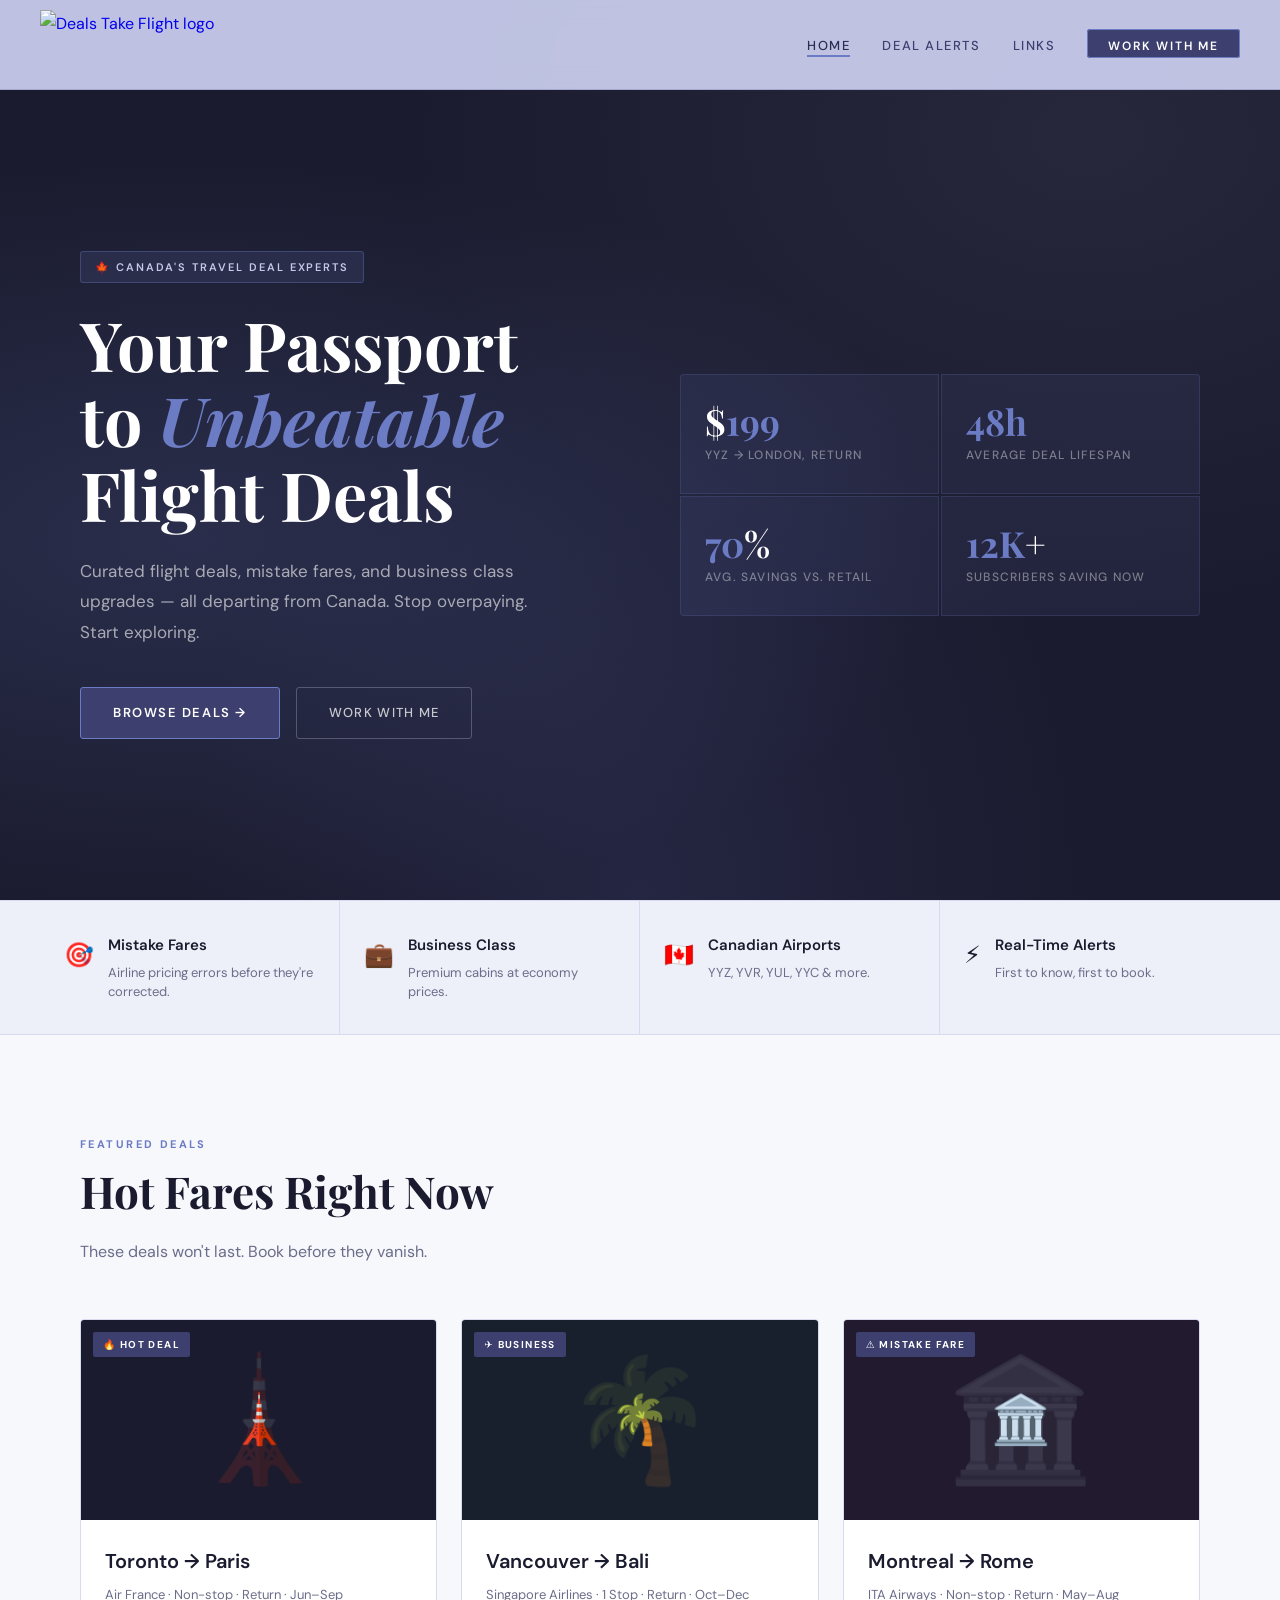
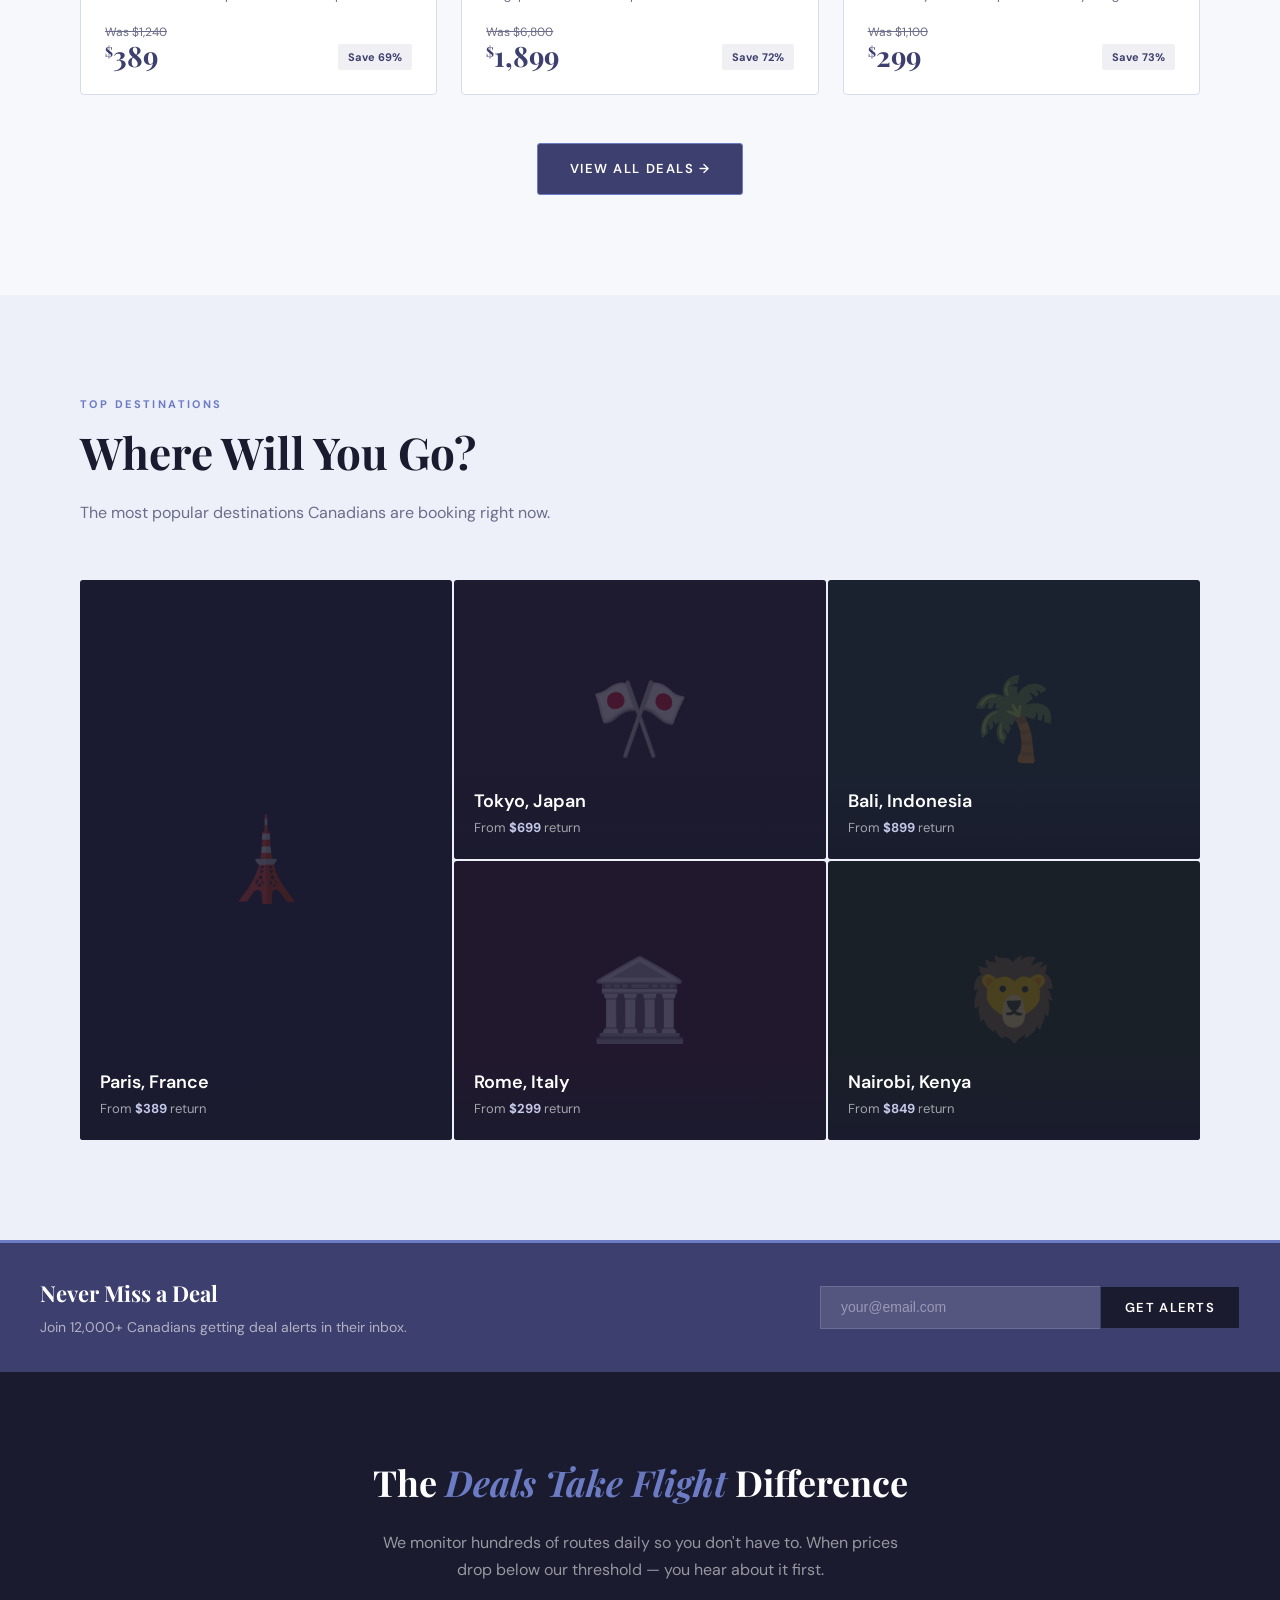
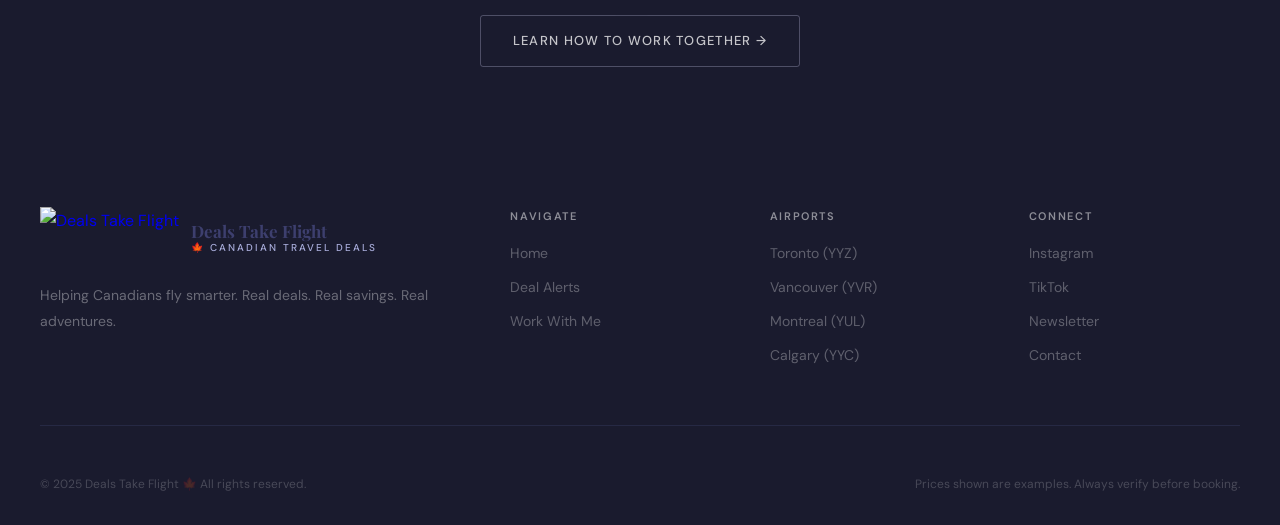
==== index.html @ d1217c7f "Initial commit — Deals Take Flight website v1" ====
<!DOCTYPE html>
<html lang="en">
<head>
  <meta charset="UTF-8">
  <meta name="viewport" content="width=device-width, initial-scale=1.0">
  <title>Deals Take Flight — Canadian Travel Deals</title>
  <meta name="description" content="Discover the best flight deals departing from Canada. Business class upgrades, mistake fares, and curated travel savings for Canadians.">
  <link rel="stylesheet" href="style.css">
  <style>
    .reveal { opacity: 0; transform: translateY(24px); transition: opacity 0.6s ease, transform 0.6s ease; }
    .reveal.revealed { opacity: 1; transform: none; }

    .feature-strip { background: var(--light-bg); border-top: 1px solid var(--light-border); border-bottom: 1px solid var(--light-border); padding: 0 40px; }
    .feature-strip-inner { max-width: 1200px; margin: 0 auto; display: grid; grid-template-columns: repeat(4, 1fr); }
    .feature-item { padding: 32px 24px; display: flex; align-items: flex-start; gap: 14px; border-right: 1px solid var(--light-border); }
    .feature-item:last-child { border-right: none; }
    .feature-icon { font-size: 24px; flex-shrink: 0; margin-top: 2px; }
    .feature-item h3 { font-size: 15px; font-weight: 600; margin-bottom: 4px; color: var(--near-black); }
    .feature-item p { font-size: 13px; color: var(--mid-gray); line-height: 1.5; }

    .destinations-bg { background: var(--light-bg); }
    .destinations-grid { display: grid; grid-template-columns: repeat(3, 1fr); gap: 2px; }
    .dest-card { aspect-ratio: 4/3; background: var(--near-black); position: relative; overflow: hidden; cursor: pointer; display: flex; align-items: flex-end; border-radius: 3px; }
    .dest-card:first-child { grid-row: span 2; aspect-ratio: auto; }
    .dest-emoji { position: absolute; inset: 0; display: flex; align-items: center; justify-content: center; font-size: 80px; opacity: 0.2; transition: opacity 0.3s, transform 0.4s; }
    .dest-card:hover .dest-emoji { opacity: 0.35; transform: scale(1.1); }
    .dest-info { position: relative; z-index: 2; padding: 20px; background: linear-gradient(transparent, rgba(26,27,46,0.85)); width: 100%; }
    .dest-city { font-size: 18px; font-weight: 600; color: var(--white); }
    .dest-price { font-size: 13px; color: rgba(255,255,255,0.6); }
    .dest-price strong { color: var(--periwinkle); }

    .newsletter-bar { background: var(--navy); padding: 32px 40px; border-top: 3px solid var(--cornflower); }
    .newsletter-inner { max-width: 1200px; margin: 0 auto; display: flex; align-items: center; justify-content: space-between; gap: 32px; flex-wrap: wrap; }
    .newsletter-text h3 { font-family: var(--font-display); font-size: 22px; color: var(--white); margin-bottom: 4px; }
    .newsletter-text p { font-size: 14px; color: rgba(255,255,255,0.6); }
    .newsletter-form { display: flex; gap: 0; }
    .newsletter-form input { padding: 12px 20px; font-size: 14px; border: none; background: rgba(255,255,255,0.12); color: var(--white); width: 280px; outline: none; border: 1px solid rgba(197,200,232,0.2); border-right: none; }
    .newsletter-form input::placeholder { color: rgba(255,255,255,0.4); }
    .newsletter-form button { padding: 12px 24px; background: var(--near-black); color: var(--white); border: 1px solid rgba(107,123,196,0.4); font-size: 13px; font-weight: 600; letter-spacing: 0.1em; text-transform: uppercase; cursor: pointer; transition: background 0.2s; font-family: var(--font-body); }
    .newsletter-form button:hover { background: #0e0f1f; }

    @media (max-width: 900px) {
      .feature-strip-inner { grid-template-columns: repeat(2, 1fr); }
      .destinations-grid { grid-template-columns: 1fr 1fr; }
      .dest-card:first-child { grid-row: auto; }
    }
    @media (max-width: 600px) {
      .feature-strip-inner { grid-template-columns: 1fr; }
      .destinations-grid { grid-template-columns: 1fr; }
      .newsletter-inner { flex-direction: column; }
      .newsletter-form { flex-direction: column; }
      .newsletter-form input { width: 100%; border-right: 1px solid rgba(197,200,232,0.2); border-bottom: none; }
    }
  </style>
</head>
<body>

  <nav class="nav">
    <a href="index.html" class="nav-logo">
      <img src="assets/DTF logo -no background full text.png" alt="Deals Take Flight logo" class="nav-logo-img" style="height:70px;width:auto;">
    </a>
    <ul class="nav-links">
      <li><a href="index.html">Home</a></li>
      <li><a href="links.html">Deal Alerts</a></li>
      <li><a href="linktree.html">Links</a></li>
      <li><a href="contact.html" class="nav-cta">Work With Me</a></li>
    </ul>
    <button class="nav-hamburger" aria-label="Toggle menu">
      <span></span>
      <span></span>
      <span></span>
    </button>
  </nav>

  <section class="hero">
    <div class="hero-bg"></div>
    <div class="hero-content">
      <div class="hero-text">
        <div class="hero-badge">🍁 Canada's Travel Deal Experts</div>
        <h1 class="hero-title">Your Passport<br>to <em>Unbeatable</em><br>Flight Deals</h1>
        <p class="hero-subtitle">Curated flight deals, mistake fares, and business class upgrades — all departing from Canada. Stop overpaying. Start exploring.</p>
        <div class="hero-actions">
          <a href="links.html" class="btn-primary">Browse Deals →</a>
          <a href="contact.html" class="btn-secondary">Work With Me</a>
        </div>
      </div>
      <div class="hero-stats">
        <div class="stat-card">
          <div class="stat-number">$<span>199</span></div>
          <div class="stat-label">YYZ → London, Return</div>
        </div>
        <div class="stat-card">
          <div class="stat-number"><span>48h</span></div>
          <div class="stat-label">Average Deal Lifespan</div>
        </div>
        <div class="stat-card">
          <div class="stat-number"><span>70</span>%</div>
          <div class="stat-label">Avg. Savings vs. Retail</div>
        </div>
        <div class="stat-card">
          <div class="stat-number"><span>12K</span>+</div>
          <div class="stat-label">Subscribers Saving Now</div>
        </div>
      </div>
    </div>
  </section>

  <div class="feature-strip">
    <div class="feature-strip-inner">
      <div class="feature-item">
        <span class="feature-icon">🎯</span>
        <div><h3>Mistake Fares</h3><p>Airline pricing errors before they're corrected.</p></div>
      </div>
      <div class="feature-item">
        <span class="feature-icon">💼</span>
        <div><h3>Business Class</h3><p>Premium cabins at economy prices.</p></div>
      </div>
      <div class="feature-item">
        <span class="feature-icon">🇨🇦</span>
        <div><h3>Canadian Airports</h3><p>YYZ, YVR, YUL, YYC &amp; more.</p></div>
      </div>
      <div class="feature-item">
        <span class="feature-icon">⚡</span>
        <div><h3>Real-Time Alerts</h3><p>First to know, first to book.</p></div>
      </div>
    </div>
  </div>

  <section class="section">
    <div class="section-label reveal">Featured Deals</div>
    <h2 class="section-title reveal">Hot Fares Right Now</h2>
    <p class="section-subtitle reveal">These deals won't last. Book before they vanish.</p>
    <div class="deals-grid">
      <div class="deal-card reveal">
        <div class="deal-card-image" style="background:#1a1b2e;">
          <div class="deal-card-image-bg">🗼</div>
          <span style="position:relative;font-size:48px;">🗼</span>
          <div class="deal-tag">🔥 Hot Deal</div>
        </div>
        <div class="deal-card-body">
          <div class="deal-route">Toronto → Paris</div>
          <div class="deal-meta">Air France · Non-stop · Return · Jun–Sep</div>
          <div class="deal-price-row">
            <div class="deal-price"><span class="deal-was">Was $1,240</span><span class="deal-now"><sup>$</sup>389</span></div>
            <span class="deal-savings">Save 69%</span>
          </div>
        </div>
      </div>
      <div class="deal-card reveal">
        <div class="deal-card-image" style="background:#18202e;">
          <div class="deal-card-image-bg">🌴</div>
          <span style="position:relative;font-size:48px;">🌴</span>
          <div class="deal-tag">✈ Business</div>
        </div>
        <div class="deal-card-body">
          <div class="deal-route">Vancouver → Bali</div>
          <div class="deal-meta">Singapore Airlines · 1 Stop · Return · Oct–Dec</div>
          <div class="deal-price-row">
            <div class="deal-price"><span class="deal-was">Was $6,800</span><span class="deal-now"><sup>$</sup>1,899</span></div>
            <span class="deal-savings">Save 72%</span>
          </div>
        </div>
      </div>
      <div class="deal-card reveal">
        <div class="deal-card-image" style="background:#221a2e;">
          <div class="deal-card-image-bg">🏛️</div>
          <span style="position:relative;font-size:48px;">🏛️</span>
          <div class="deal-tag">⚠️ Mistake Fare</div>
        </div>
        <div class="deal-card-body">
          <div class="deal-route">Montreal → Rome</div>
          <div class="deal-meta">ITA Airways · Non-stop · Return · May–Aug</div>
          <div class="deal-price-row">
            <div class="deal-price"><span class="deal-was">Was $1,100</span><span class="deal-now"><sup>$</sup>299</span></div>
            <span class="deal-savings">Save 73%</span>
          </div>
        </div>
      </div>
    </div>
    <div style="text-align:center;margin-top:48px;">
      <a href="links.html" class="btn-primary">View All Deals →</a>
    </div>
  </section>

  <div class="destinations-bg">
    <div style="padding:100px 40px;max-width:1200px;margin:0 auto;">
      <div class="section-label reveal">Top Destinations</div>
      <h2 class="section-title reveal">Where Will You Go?</h2>
      <p class="section-subtitle reveal">The most popular destinations Canadians are booking right now.</p>
      <div class="destinations-grid reveal">
        <div class="dest-card" style="background:#1a1b30;"><div class="dest-emoji">🗼</div><div class="dest-info"><div class="dest-city">Paris, France</div><div class="dest-price">From <strong>$389</strong> return</div></div></div>
        <div class="dest-card" style="background:#1e1a30;"><div class="dest-emoji">🎌</div><div class="dest-info"><div class="dest-city">Tokyo, Japan</div><div class="dest-price">From <strong>$699</strong> return</div></div></div>
        <div class="dest-card" style="background:#1a2230;"><div class="dest-emoji">🌴</div><div class="dest-info"><div class="dest-city">Bali, Indonesia</div><div class="dest-price">From <strong>$899</strong> return</div></div></div>
        <div class="dest-card" style="background:#22182e;"><div class="dest-emoji">🏛️</div><div class="dest-info"><div class="dest-city">Rome, Italy</div><div class="dest-price">From <strong>$299</strong> return</div></div></div>
        <div class="dest-card" style="background:#1a2028;"><div class="dest-emoji">🦁</div><div class="dest-info"><div class="dest-city">Nairobi, Kenya</div><div class="dest-price">From <strong>$849</strong> return</div></div></div>
      </div>
    </div>
  </div>

  <div class="newsletter-bar">
    <div class="newsletter-inner">
      <div class="newsletter-text">
        <h3>Never Miss a Deal</h3>
        <p>Join 12,000+ Canadians getting deal alerts in their inbox.</p>
      </div>
      <form class="newsletter-form" onsubmit="return false;">
        <input type="email" placeholder="your@email.com">
        <button type="submit">Get Alerts</button>
      </form>
    </div>
  </div>

  <div class="divider-section">
    <h2>The <em style="font-style:italic;color:var(--cornflower);">Deals Take Flight</em> Difference</h2>
    <p>We monitor hundreds of routes daily so you don't have to. When prices drop below our threshold — you hear about it first.</p>
    <a href="contact.html" class="btn-secondary">Learn How to Work Together →</a>
  </div>

  <footer>
    <div class="footer-inner">
      <div class="footer-top">
        <div class="footer-brand">
          <a href="index.html" class="nav-logo">
            <img src="assets/logo.jpg" alt="Deals Take Flight" class="nav-logo-img">
            <span class="nav-logo-text"><span>Deals Take Flight</span><span style="color:var(--periwinkle-mid);">🍁 Canadian Travel Deals</span></span>
          </a>
          <p>Helping Canadians fly smarter. Real deals. Real savings. Real adventures.</p>
        </div>
        <div class="footer-col"><h4>Navigate</h4><a href="index.html">Home</a><a href="links.html">Deal Alerts</a><a href="contact.html">Work With Me</a></div>
        <div class="footer-col"><h4>Airports</h4><a href="#">Toronto (YYZ)</a><a href="#">Vancouver (YVR)</a><a href="#">Montreal (YUL)</a><a href="#">Calgary (YYC)</a></div>
        <div class="footer-col"><h4>Connect</h4><a href="#">Instagram</a><a href="#">TikTok</a><a href="#">Newsletter</a><a href="contact.html">Contact</a></div>
      </div>
      <div class="footer-bottom">
        <span>© 2025 Deals Take Flight 🍁 All rights reserved.</span>
        <span>Prices shown are examples. Always verify before booking.</span>
      </div>
    </div>
  </footer>

  <script src="main.js"></script>
</body>
</html>
---- style.css ----
@import url('https://fonts.googleapis.com/css2?family=Playfair+Display:ital,wght@0,400;0,700;1,400&family=DM+Sans:wght@300;400;500;600&display=swap');

:root {
  --navy:           #3D3F6E;
  --navy-dark:      #2A2C52;
  --navy-light:     #5558A0;
  --cornflower:     #6B7BC4;
  --periwinkle:     #C5C8E8;
  --periwinkle-mid: #A8ACDA;
  --near-black:     #1A1B2E;
  --white:          #FFFFFF;
  --off-white:      #F7F8FC;
  --light-bg:       #EEF0F9;
  --mid-gray:       #6B6D8A;
  --light-border:   #D8DBF0;
  --font-display:   'Playfair Display', Georgia, serif;
  --font-body:      'DM Sans', system-ui, sans-serif;
  --nav-height:     90px;
  --transition:     all 0.25s ease;
}

*, *::before, *::after { box-sizing: border-box; margin: 0; padding: 0; }
html { scroll-behavior: smooth; }

body {
  font-family: var(--font-body);
  background: var(--off-white);
  color: var(--near-black);
  font-size: 16px;
  line-height: 1.7;
}

/* ── NAVIGATION ── */
.nav {
  position: fixed; top: 0; left: 0; right: 0;
  height: var(--nav-height);
  background: rgba(197, 200, 232, 0.97);
  backdrop-filter: blur(12px);
  display: flex; align-items: center; justify-content: space-between;
  padding: 0 40px; z-index: 1000;
  border-bottom: 1px solid rgba(61,63,110,0.2);
}

.nav-logo { display: flex; align-items: center; gap: 12px; text-decoration: none; }
.nav-logo-img { height: 60px; width: auto; object-fit: contain; }
.nav-logo-text { display: flex; flex-direction: column; line-height: 1.15; }
.nav-logo-text span:first-child { font-family: var(--font-display); font-size: 17px; color: var(--navy); font-weight: 700; }
.nav-logo-text span:last-child { font-size: 10px; text-transform: uppercase; letter-spacing: 0.2em; color: var(--navy-light); font-weight: 500; }

.nav-links { display: flex; gap: 32px; list-style: none; }
.nav-links a { text-decoration: none; color: var(--navy); font-size: 13px; font-weight: 500; text-transform: uppercase; letter-spacing: 0.12em; transition: var(--transition); position: relative; padding-bottom: 3px; }
.nav-links a::after { content: ''; position: absolute; bottom: 0; left: 0; width: 0; height: 1.5px; background: var(--cornflower); transition: width 0.3s ease; }
.nav-links a:hover, .nav-links a.active { color: var(--navy-dark); }
.nav-links a:hover::after, .nav-links a.active::after { width: 100%; }

.nav-cta { background: var(--navy) !important; color: var(--white) !important; padding: 8px 20px; border-radius: 3px; font-size: 12px !important; font-weight: 600 !important; letter-spacing: 0.15em !important; border: 1px solid var(--cornflower) !important; transition: background 0.2s !important; }
.nav-cta:hover { background: var(--navy-dark) !important; }
.nav-cta::after { display: none !important; }

/* ── HERO ── */
.hero { min-height: 100vh; padding-top: var(--nav-height); display: flex; align-items: center; position: relative; overflow: hidden; }
.hero-bg { position: absolute; inset: 0; background: var(--near-black); z-index: 0; }
.hero-bg::before { content: ''; position: absolute; inset: 0; background: radial-gradient(ellipse at 15% 60%, rgba(107,123,196,0.2) 0%, transparent 50%), radial-gradient(ellipse at 85% 15%, rgba(197,200,232,0.07) 0%, transparent 45%), radial-gradient(ellipse at 50% 100%, rgba(61,63,110,0.3) 0%, transparent 50%); }

.hero-content { position: relative; z-index: 1; max-width: 1200px; margin: 0 auto; padding: 80px 40px; display: grid; grid-template-columns: 1fr 1fr; gap: 80px; align-items: center; width: 100%; }
.hero-badge { display: inline-flex; align-items: center; gap: 8px; background: rgba(107,123,196,0.15); border: 1px solid rgba(107,123,196,0.35); color: var(--periwinkle); font-size: 11px; font-weight: 600; letter-spacing: 0.18em; text-transform: uppercase; padding: 6px 14px; border-radius: 3px; margin-bottom: 24px; }
.hero-title { font-family: var(--font-display); font-size: clamp(42px, 5.5vw, 68px); color: var(--white); line-height: 1.1; margin-bottom: 24px; }
.hero-title em { font-style: italic; color: var(--cornflower); }
.hero-subtitle { font-size: 17px; color: rgba(255,255,255,0.6); line-height: 1.8; margin-bottom: 40px; max-width: 480px; }
.hero-actions { display: flex; gap: 16px; align-items: center; flex-wrap: wrap; }

/* ── BUTTONS ── */
.btn-primary { background: var(--navy); color: var(--white); padding: 14px 32px; font-size: 13px; font-weight: 600; letter-spacing: 0.12em; text-transform: uppercase; text-decoration: none; border-radius: 3px; border: 1px solid var(--cornflower); cursor: pointer; transition: background 0.2s, transform 0.15s; display: inline-block; }
.btn-primary:hover { background: var(--navy-dark); transform: translateY(-1px); }
.btn-secondary { background: transparent; color: rgba(255,255,255,0.75); padding: 14px 32px; font-size: 13px; font-weight: 500; letter-spacing: 0.1em; text-transform: uppercase; text-decoration: none; border: 1px solid rgba(197,200,232,0.3); border-radius: 3px; cursor: pointer; transition: var(--transition); display: inline-block; }
.btn-secondary:hover { border-color: rgba(197,200,232,0.7); color: var(--white); }

/* ── STAT CARDS ── */
.hero-stats { display: grid; grid-template-columns: 1fr 1fr; gap: 2px; }
.stat-card { background: rgba(107,123,196,0.1); border: 1px solid rgba(107,123,196,0.2); padding: 28px 24px; transition: background 0.2s; }
.stat-card:hover { background: rgba(107,123,196,0.17); }
.stat-card:first-child  { border-radius: 4px 0 0 0; }
.stat-card:nth-child(2) { border-radius: 0 4px 0 0; }
.stat-card:nth-child(3) { border-radius: 0 0 0 4px; }
.stat-card:last-child   { border-radius: 0 0 4px 0; }
.stat-number { font-family: var(--font-display); font-size: 36px; font-weight: 700; color: var(--white); line-height: 1; margin-bottom: 6px; }
.stat-number span { color: var(--cornflower); }
.stat-label { font-size: 12px; color: rgba(255,255,255,0.4); text-transform: uppercase; letter-spacing: 0.1em; font-weight: 500; }

/* ── SECTIONS ── */
.section { padding: 100px 40px; max-width: 1200px; margin: 0 auto; }
.section-label { font-size: 11px; font-weight: 700; letter-spacing: 0.22em; text-transform: uppercase; color: var(--cornflower); margin-bottom: 12px; }
.section-title { font-family: var(--font-display); font-size: clamp(28px, 3.5vw, 44px); line-height: 1.2; color: var(--near-black); margin-bottom: 20px; }
.section-subtitle { font-size: 16px; color: var(--mid-gray); line-height: 1.8; max-width: 580px; margin-bottom: 52px; }

/* ── DEAL CARDS ── */
.deals-grid { display: grid; grid-template-columns: repeat(auto-fill, minmax(320px, 1fr)); gap: 24px; }
.deal-card { background: var(--white); border: 1px solid var(--light-border); overflow: hidden; transition: transform 0.25s, box-shadow 0.25s; cursor: pointer; position: relative; border-radius: 4px; }
.deal-card:hover { transform: translateY(-4px); box-shadow: 0 16px 48px rgba(61,63,110,0.12); }
.deal-card-image { height: 200px; background: var(--near-black); position: relative; overflow: hidden; display: flex; align-items: center; justify-content: center; font-size: 60px; }
.deal-card-image-bg { position: absolute; inset: 0; font-size: 120px; display: flex; align-items: center; justify-content: center; opacity: 0.15; }
.deal-tag { position: absolute; top: 12px; left: 12px; background: var(--navy); color: var(--white); font-size: 10px; font-weight: 700; letter-spacing: 0.14em; text-transform: uppercase; padding: 4px 10px; border-radius: 2px; }
.deal-card-body { padding: 24px; }
.deal-route { font-size: 20px; font-weight: 600; color: var(--near-black); margin-bottom: 6px; }
.deal-meta { font-size: 13px; color: var(--mid-gray); margin-bottom: 16px; }
.deal-price-row { display: flex; align-items: flex-end; justify-content: space-between; }
.deal-price { display: flex; flex-direction: column; }
.deal-was { font-size: 12px; color: var(--mid-gray); text-decoration: line-through; }
.deal-now { font-family: var(--font-display); font-size: 28px; font-weight: 700; color: var(--navy); line-height: 1; }
.deal-now sup { font-size: 14px; vertical-align: super; }
.deal-savings { background: rgba(61,63,110,0.08); color: var(--navy); font-size: 11px; font-weight: 700; padding: 4px 10px; border-radius: 2px; }

/* ── DIVIDER ── */
.divider-section { background: var(--near-black); padding: 80px 40px; text-align: center; position: relative; overflow: hidden; }
.divider-section::before { content: '✈'; position: absolute; font-size: 300px; opacity: 0.03; left: 50%; top: 50%; transform: translate(-50%,-50%); }
.divider-section h2 { font-family: var(--font-display); font-size: clamp(24px, 3vw, 36px); color: var(--white); margin-bottom: 16px; }
.divider-section p { color: rgba(255,255,255,0.55); max-width: 520px; margin: 0 auto 32px; font-size: 16px; }

/* ── FOOTER ── */
footer { background: var(--near-black); color: rgba(255,255,255,0.45); padding: 60px 40px 30px; }
.footer-inner { max-width: 1200px; margin: 0 auto; }
.footer-top { display: grid; grid-template-columns: 2fr 1fr 1fr 1fr; gap: 48px; margin-bottom: 48px; padding-bottom: 48px; border-bottom: 1px solid rgba(107,123,196,0.15); }
.footer-brand p { font-size: 14px; line-height: 1.8; margin-top: 16px; color: rgba(255,255,255,0.35); }
.footer-col h4 { font-size: 11px; font-weight: 600; text-transform: uppercase; letter-spacing: 0.15em; color: rgba(255,255,255,0.5); margin-bottom: 16px; }
.footer-col a { display: block; color: rgba(255,255,255,0.3); text-decoration: none; font-size: 14px; margin-bottom: 10px; transition: color 0.2s; }
.footer-col a:hover { color: rgba(255,255,255,0.75); }
.footer-bottom { display: flex; justify-content: space-between; align-items: center; font-size: 12px; color: rgba(255,255,255,0.2); }

/* ── PAGE HERO ── */
.page-hero { padding-top: var(--nav-height); background: var(--near-black); padding-bottom: 60px; position: relative; overflow: hidden; }
.page-hero::before { content: ''; position: absolute; inset: 0; background: radial-gradient(ellipse at 20% 80%, rgba(107,123,196,0.15) 0%, transparent 55%); }
.page-hero-inner { position: relative; z-index: 1; max-width: 1200px; margin: 0 auto; padding: 60px 40px 0; }
.page-hero-inner .section-label { color: var(--periwinkle-mid); }
.page-hero-inner .section-title  { color: var(--white); }
.page-hero-inner .section-subtitle { color: rgba(255,255,255,0.5); }

/* ── RESPONSIVE ── */
@media (max-width: 900px) {
  .nav { padding: 0 20px; }
  .nav-links { gap: 20px; }
  .hero-content { grid-template-columns: 1fr; gap: 48px; }
  .hero-stats { grid-template-columns: repeat(2, 1fr); }
  .footer-top { grid-template-columns: 1fr 1fr; }
  .section { padding: 64px 20px; }
}
@media (max-width: 600px) {
  .hero-content { padding: 48px 20px; }
  .hero-actions { flex-direction: column; align-items: flex-start; }
  .footer-top { grid-template-columns: 1fr; gap: 32px; }
  .footer-bottom { flex-direction: column; gap: 8px; text-align: center; }
}

/* ── HAMBURGER MENU ── */
.nav-hamburger {
  display: none;
  flex-direction: column;
  justify-content: center;
  gap: 5px;
  background: none;
  border: none;
  cursor: pointer;
  padding: 6px;
  flex-shrink: 0;
}
.nav-hamburger span {
  display: block;
  width: 24px;
  height: 2px;
  background: var(--navy);
  border-radius: 2px;
  transition: transform 0.3s ease, opacity 0.2s ease;
  transform-origin: center;
}
/* Animate into X when open */
.nav.nav-open .nav-hamburger span:nth-child(1) { transform: translateY(7px) rotate(45deg); }
.nav.nav-open .nav-hamburger span:nth-child(2) { opacity: 0; transform: scaleX(0); }
.nav.nav-open .nav-hamburger span:nth-child(3) { transform: translateY(-7px) rotate(-45deg); }

@media (max-width: 600px) {
  .nav-hamburger { display: flex; }

  .nav-links {
    display: flex;
    position: absolute;
    top: var(--nav-height);
    left: 0;
    right: 0;
    flex-direction: column;
    background: #C5C8E8;
    max-height: 0;
    overflow: hidden;
    transition: max-height 0.35s ease;
    gap: 0;
    padding: 0;
    list-style: none;
  }
  .nav.nav-open .nav-links { max-height: 400px; }

  .nav-links li { width: 100%; }
  .nav-links a {
    display: block;
    padding: 16px 24px;
    color: var(--navy) !important;
    font-size: 14px !important;
    letter-spacing: 0.1em;
    border-bottom: 1px solid rgba(61,63,110,0.1);
  }
  .nav-links a::after { display: none !important; }
  .nav-cta {
    display: block;
    margin: 12px 20px 16px;
    text-align: center;
    border-bottom: none !important;
    border-radius: 3px;
  }
}
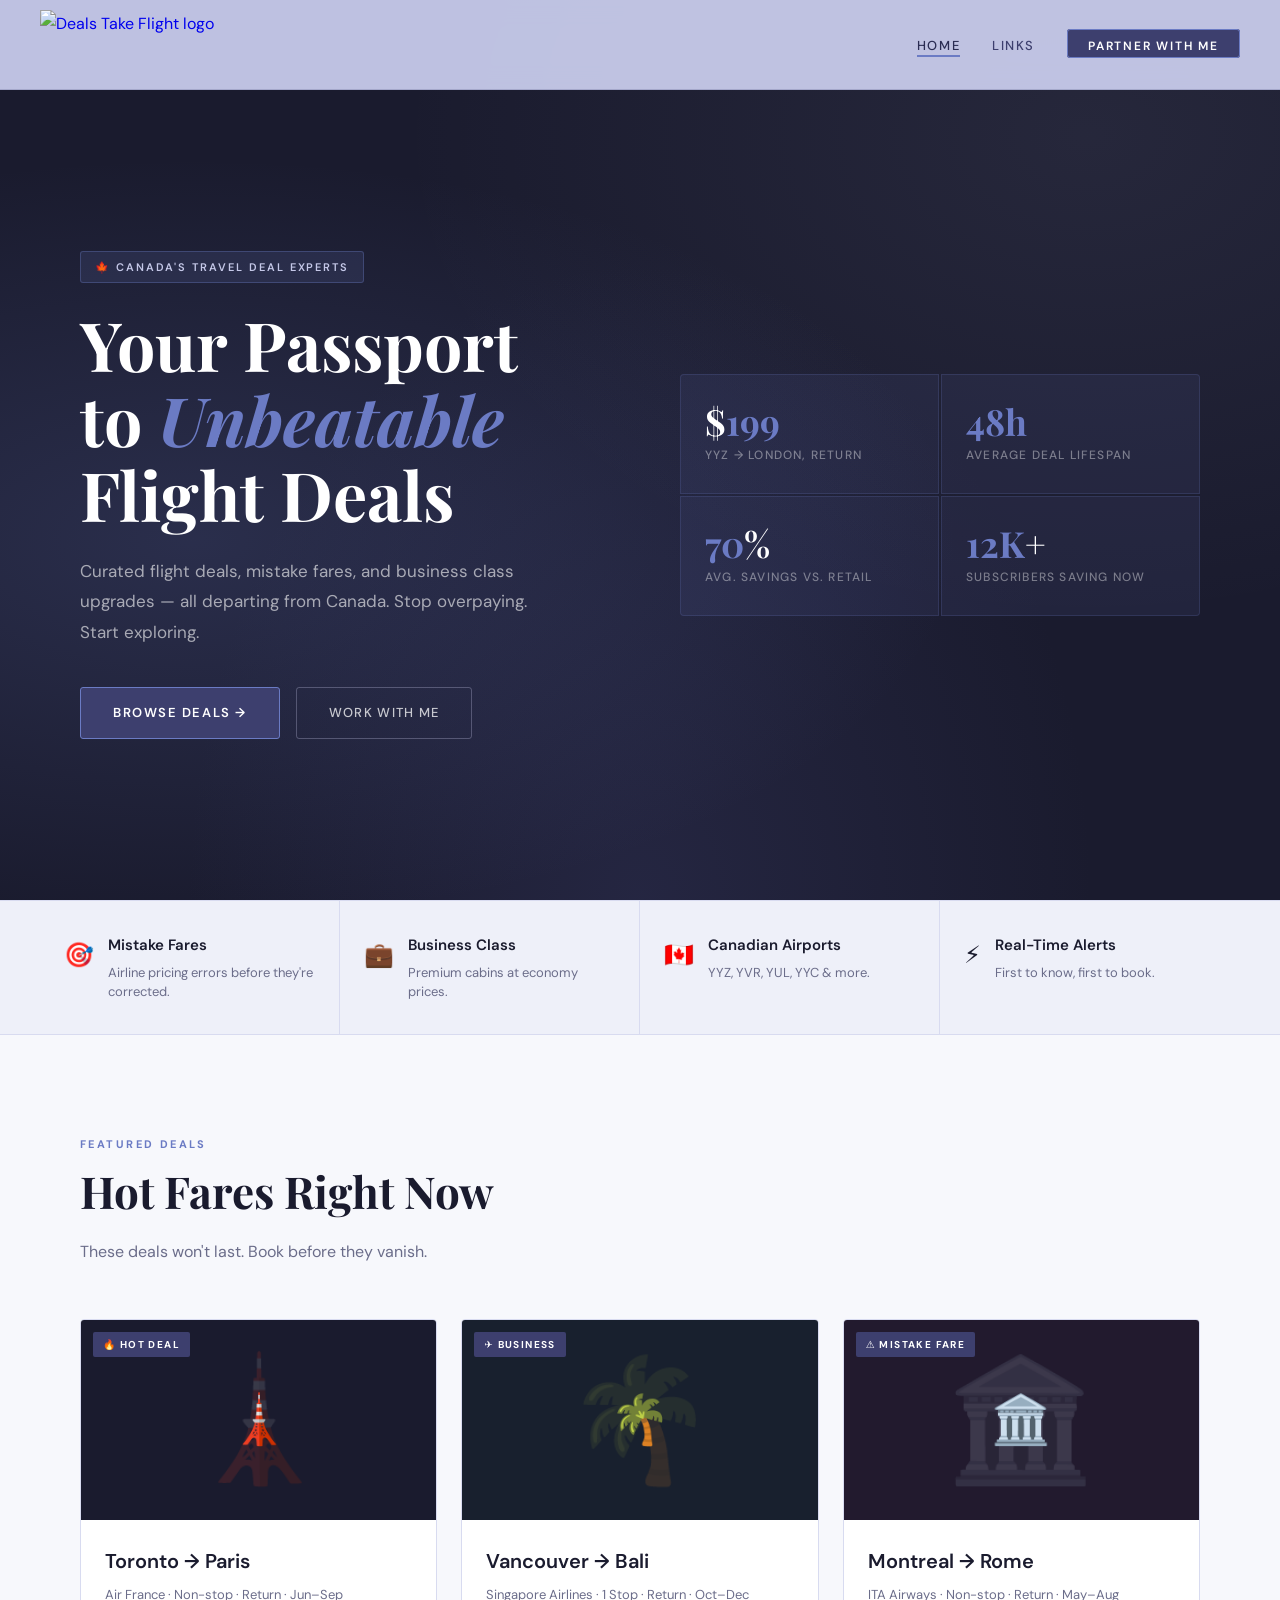
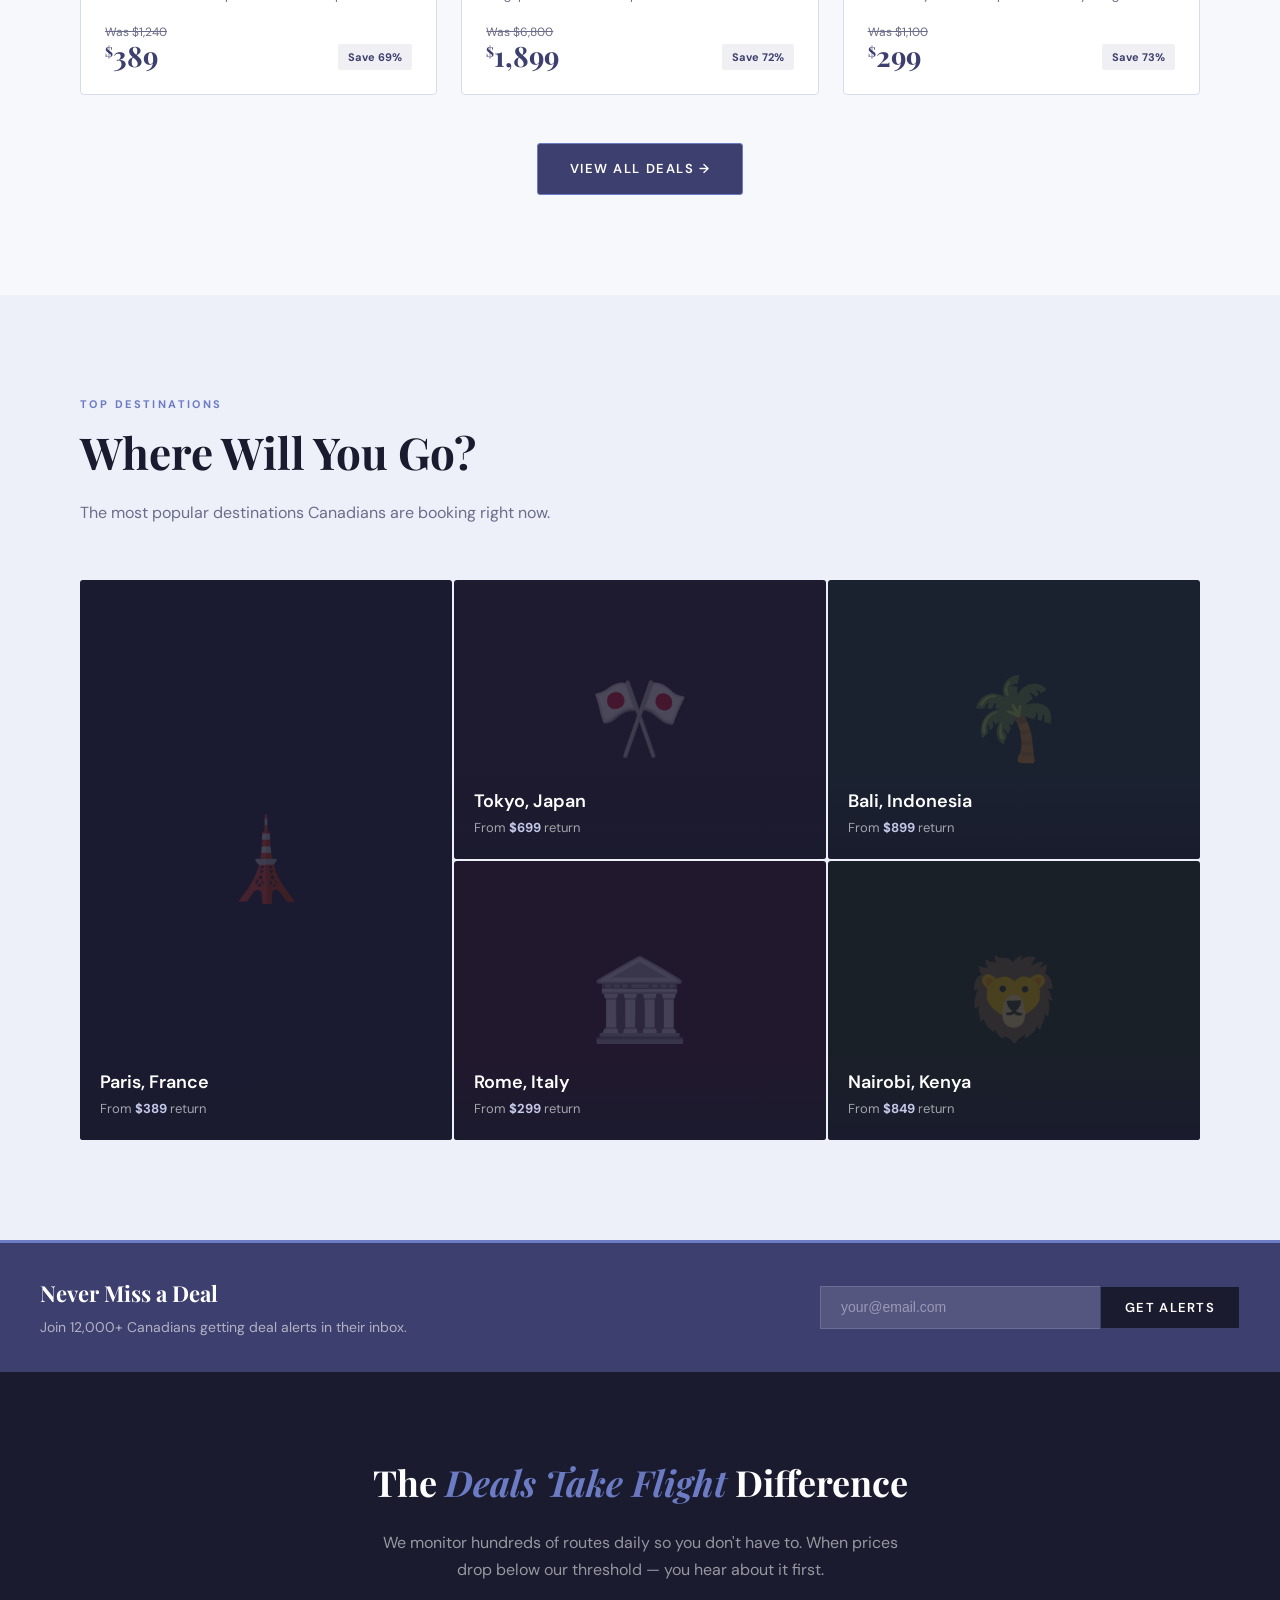
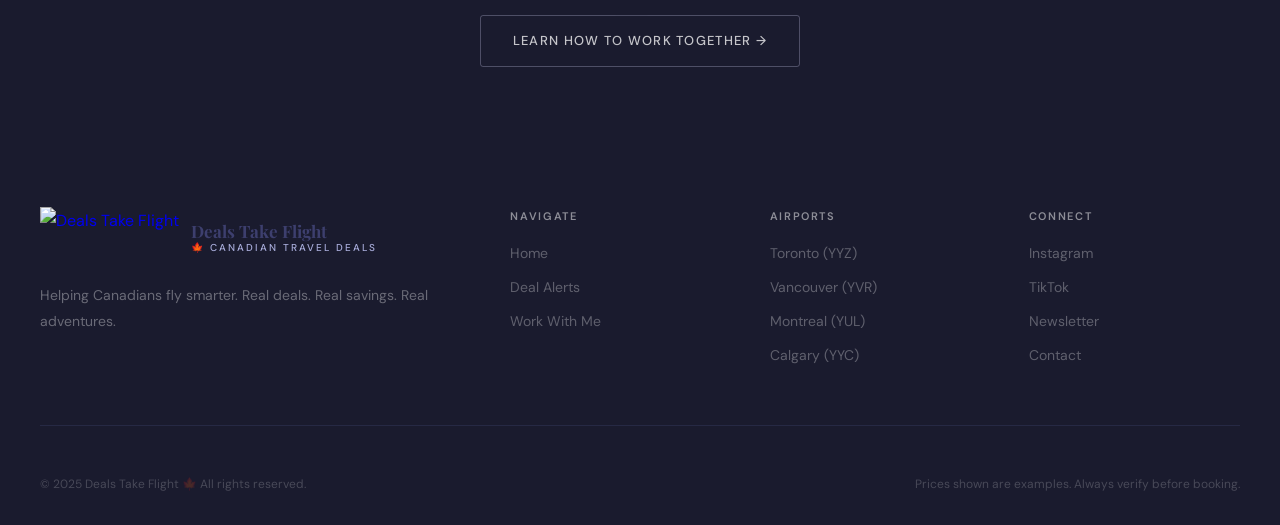
==== commit 7a3a5636: "Update nav, rebrand to Partner With Me, refresh contact page Co-Authored-By: Claude Sonnet 5 <norepl" ====
--- a/index.html
+++ b/index.html
@@ -61,9 +61,8 @@
     </a>
     <ul class="nav-links">
       <li><a href="index.html">Home</a></li>
-      <li><a href="links.html">Deal Alerts</a></li>
       <li><a href="linktree.html">Links</a></li>
-      <li><a href="contact.html" class="nav-cta">Work With Me</a></li>
+      <li><a href="contact.html" class="nav-cta">Partner With Me</a></li>
     </ul>
     <button class="nav-hamburger" aria-label="Toggle menu">
       <span></span>
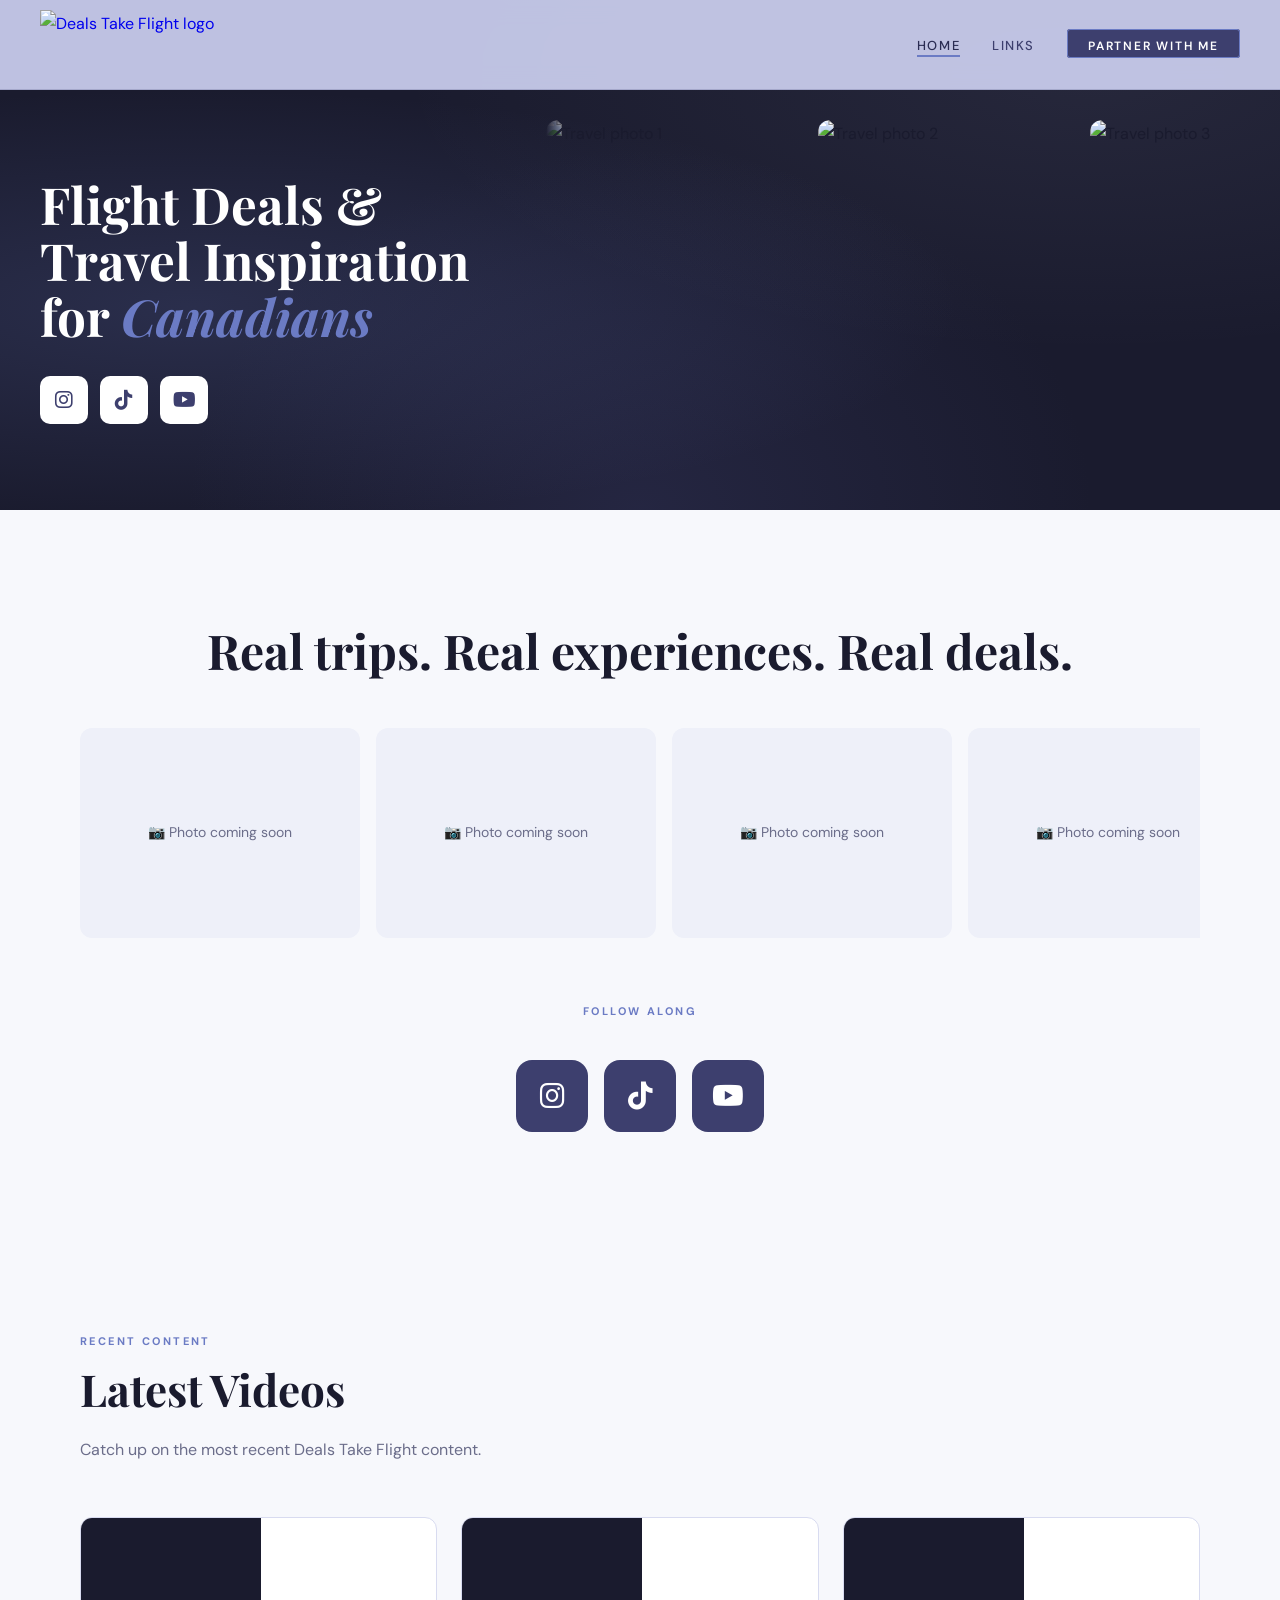
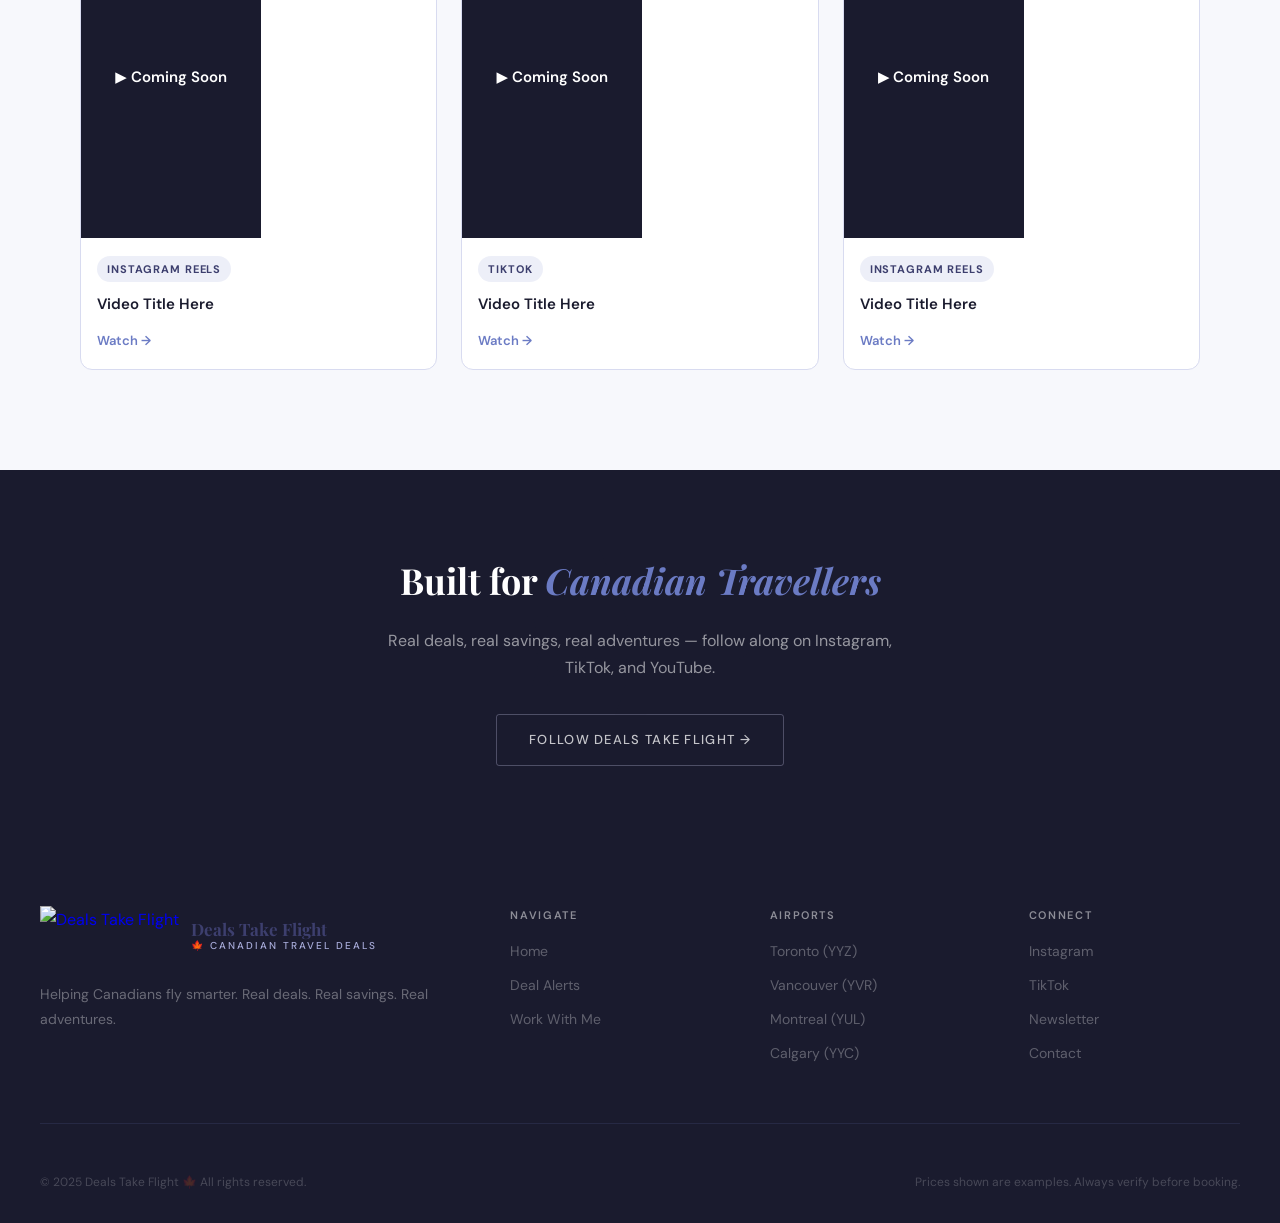
==== commit ce9f035c: "Homepage carousel with real photos, nav updates, partner page rebuild Co-Authored-By: Claude Sonnet " ====
--- a/index.html
+++ b/index.html
@@ -6,50 +6,197 @@
   <title>Deals Take Flight — Canadian Travel Deals</title>
   <meta name="description" content="Discover the best flight deals departing from Canada. Business class upgrades, mistake fares, and curated travel savings for Canadians.">
   <link rel="stylesheet" href="style.css">
+  <link rel="stylesheet" href="https://cdnjs.cloudflare.com/ajax/libs/font-awesome/6.5.0/css/all.min.css">
   <style>
     .reveal { opacity: 0; transform: translateY(24px); transition: opacity 0.6s ease, transform 0.6s ease; }
     .reveal.revealed { opacity: 1; transform: none; }
 
-    .feature-strip { background: var(--light-bg); border-top: 1px solid var(--light-border); border-bottom: 1px solid var(--light-border); padding: 0 40px; }
-    .feature-strip-inner { max-width: 1200px; margin: 0 auto; display: grid; grid-template-columns: repeat(4, 1fr); }
-    .feature-item { padding: 32px 24px; display: flex; align-items: flex-start; gap: 14px; border-right: 1px solid var(--light-border); }
-    .feature-item:last-child { border-right: none; }
-    .feature-icon { font-size: 24px; flex-shrink: 0; margin-top: 2px; }
-    .feature-item h3 { font-size: 15px; font-weight: 600; margin-bottom: 4px; color: var(--near-black); }
-    .feature-item p { font-size: 13px; color: var(--mid-gray); line-height: 1.5; }
-
-    .destinations-bg { background: var(--light-bg); }
-    .destinations-grid { display: grid; grid-template-columns: repeat(3, 1fr); gap: 2px; }
-    .dest-card { aspect-ratio: 4/3; background: var(--near-black); position: relative; overflow: hidden; cursor: pointer; display: flex; align-items: flex-end; border-radius: 3px; }
-    .dest-card:first-child { grid-row: span 2; aspect-ratio: auto; }
-    .dest-emoji { position: absolute; inset: 0; display: flex; align-items: center; justify-content: center; font-size: 80px; opacity: 0.2; transition: opacity 0.3s, transform 0.4s; }
-    .dest-card:hover .dest-emoji { opacity: 0.35; transform: scale(1.1); }
-    .dest-info { position: relative; z-index: 2; padding: 20px; background: linear-gradient(transparent, rgba(26,27,46,0.85)); width: 100%; }
-    .dest-city { font-size: 18px; font-weight: 600; color: var(--white); }
-    .dest-price { font-size: 13px; color: rgba(255,255,255,0.6); }
-    .dest-price strong { color: var(--periwinkle); }
-
-    .newsletter-bar { background: var(--navy); padding: 32px 40px; border-top: 3px solid var(--cornflower); }
-    .newsletter-inner { max-width: 1200px; margin: 0 auto; display: flex; align-items: center; justify-content: space-between; gap: 32px; flex-wrap: wrap; }
-    .newsletter-text h3 { font-family: var(--font-display); font-size: 22px; color: var(--white); margin-bottom: 4px; }
-    .newsletter-text p { font-size: 14px; color: rgba(255,255,255,0.6); }
-    .newsletter-form { display: flex; gap: 0; }
-    .newsletter-form input { padding: 12px 20px; font-size: 14px; border: none; background: rgba(255,255,255,0.12); color: var(--white); width: 280px; outline: none; border: 1px solid rgba(197,200,232,0.2); border-right: none; }
-    .newsletter-form input::placeholder { color: rgba(255,255,255,0.4); }
-    .newsletter-form button { padding: 12px 24px; background: var(--near-black); color: var(--white); border: 1px solid rgba(107,123,196,0.4); font-size: 13px; font-weight: 600; letter-spacing: 0.1em; text-transform: uppercase; cursor: pointer; transition: background 0.2s; font-family: var(--font-body); }
-    .newsletter-form button:hover { background: #0e0f1f; }
+    /* ── HERO SPLIT LAYOUT ── */
+    .hero { align-items: stretch; height: auto; min-height: auto; }
+    .hero-split { position: relative; z-index: 1; display: flex; width: 100%; height: 100%; align-items: stretch; }
+    .hero-text-col { flex: 0 0 45%; display: flex; flex-direction: column; justify-content: center; padding: 0 40px; }
+    .hero-text { max-width: 480px; }
+
+    .hero-photo-col {
+      flex: 0 0 55%;
+      position: relative;
+      overflow: hidden;
+      width: 100%;
+      margin-left: -30px;
+      padding-top: 30px;
+      padding-bottom: 30px;
+      mask-image: linear-gradient(to right, transparent 0%, black 4%);
+      -webkit-mask-image: linear-gradient(to right, transparent 0%, black 4%);
+    }
+
+    .photo-scroll-track {
+      display: flex;
+      flex-direction: row;
+      width: max-content;
+      height: 360px;
+      gap: 12px;
+      animation: scrollCarousel 34s linear infinite;
+    }
+
+    .carousel-img {
+      width: 260px;
+      height: 360px;
+      object-fit: cover;
+      object-position: center top;
+      border-radius: 12px;
+      flex-shrink: 0;
+    }
+
+    @keyframes scrollCarousel {
+      0%   { transform: translateX(0); }
+      100% { transform: translateX(-50%); }
+    }
+
+    @media (max-width: 899px) {
+      .hero { height: auto; min-height: auto; padding-bottom: 24px; }
+      .hero-split { flex-direction: column; }
+      .hero-text-col { flex: none; padding: 48px 20px 32px; }
+      .hero-text { max-width: none; }
+      .hero-photo-col {
+        flex: none;
+        width: 100%;
+        max-height: 220px;
+        margin-left: 0;
+        margin-top: 16px;
+        padding-top: 0;
+        padding-bottom: 0;
+        overflow-x: auto;
+        overflow-y: hidden;
+        scroll-snap-type: x mandatory;
+        scrollbar-width: none;
+        -webkit-overflow-scrolling: touch;
+        mask-image: none;
+        -webkit-mask-image: none;
+      }
+      .hero-photo-col::-webkit-scrollbar { display: none; }
+      .photo-scroll-track {
+        flex-direction: row;
+        animation: none;
+        width: max-content;
+        height: 100%;
+        gap: 8px;
+      }
+      .carousel-img {
+        width: 160px;
+        height: 220px;
+        object-fit: cover;
+        object-position: center top;
+        scroll-snap-align: start;
+      }
+    }
+
+    .platform-icon-group { display: flex; gap: 12px; margin-top: 32px; }
+    .platform-icon-btn {
+      display: flex;
+      align-items: center;
+      justify-content: center;
+      width: 48px;
+      height: 48px;
+      border-radius: 10px;
+      background: var(--white);
+      color: var(--navy);
+      text-decoration: none;
+      transition: background 0.2s;
+    }
+    .platform-icon-btn i { font-size: 20px; color: var(--navy); }
+    .platform-icon-btn:hover { background: var(--periwinkle); }
+
+    .photo-heading {
+      font-family: var(--font-display);
+      font-size: clamp(28px, 4vw, 48px);
+      font-weight: 700;
+      color: var(--near-black);
+      text-align: center;
+      margin-bottom: 36px;
+    }
+
+    /* ── PHOTO CAROUSEL ── */
+    .photo-strip {
+      display: flex;
+      gap: 16px;
+      overflow-x: auto;
+      padding-bottom: 8px;
+      scrollbar-width: none;
+      -ms-overflow-style: none;
+    }
+    .photo-strip::-webkit-scrollbar { display: none; }
+    .photo-card {
+      flex: 0 0 280px;
+      aspect-ratio: 4 / 3;
+      border-radius: 12px;
+      background: var(--light-bg);
+      display: flex;
+      align-items: center;
+      justify-content: center;
+      color: var(--mid-gray);
+      font-size: 14px;
+      text-align: center;
+      padding: 16px;
+    }
+
+    .social-icon-group { display: flex; justify-content: center; gap: 16px; margin-top: 40px; }
+    .social-icon-btn {
+      display: flex;
+      align-items: center;
+      justify-content: center;
+      width: 72px;
+      height: 72px;
+      background: var(--navy);
+      color: var(--white);
+      text-decoration: none;
+      border-radius: 16px;
+      transition: background 0.2s, transform 0.2s;
+    }
+    .social-icon-btn i { font-size: 28px; color: var(--white); }
+    .social-icon-btn:hover { background: var(--cornflower); transform: scale(1.08); }
+
+    /* ── RECENT VIDEOS ── */
+    .video-grid { display: grid; grid-template-columns: repeat(3, 1fr); gap: 24px; }
+    .video-card {
+      display: block;
+      text-decoration: none;
+      color: inherit;
+      background: var(--white);
+      border: 1px solid var(--light-border);
+      border-radius: 12px;
+      overflow: hidden;
+      transition: transform 0.2s, box-shadow 0.2s;
+    }
+    .video-card:hover { transform: translateY(-4px); box-shadow: 0 12px 32px rgba(61,63,110,0.1); }
+    .video-thumb {
+      aspect-ratio: 9 / 16;
+      max-height: 320px;
+      background: var(--near-black);
+      display: flex;
+      align-items: center;
+      justify-content: center;
+      color: var(--white);
+      font-size: 15px;
+      font-weight: 600;
+    }
+    .video-body { padding: 16px; }
+    .video-tag {
+      display: inline-block;
+      background: rgba(107,123,196,0.12);
+      color: var(--navy);
+      font-size: 11px;
+      font-weight: 700;
+      text-transform: uppercase;
+      letter-spacing: 0.08em;
+      padding: 4px 10px;
+      border-radius: 999px;
+      margin-bottom: 10px;
+    }
+    .video-title { font-size: 15px; font-weight: 600; color: var(--near-black); margin-bottom: 8px; }
+    .video-link { font-size: 13px; font-weight: 600; color: var(--cornflower); }
 
     @media (max-width: 900px) {
-      .feature-strip-inner { grid-template-columns: repeat(2, 1fr); }
-      .destinations-grid { grid-template-columns: 1fr 1fr; }
-      .dest-card:first-child { grid-row: auto; }
-    }
-    @media (max-width: 600px) {
-      .feature-strip-inner { grid-template-columns: 1fr; }
-      .destinations-grid { grid-template-columns: 1fr; }
-      .newsletter-inner { flex-direction: column; }
-      .newsletter-form { flex-direction: column; }
-      .newsletter-form input { width: 100%; border-right: 1px solid rgba(197,200,232,0.2); border-bottom: none; }
+      .video-grid { grid-template-columns: 1fr; }
     }
   </style>
 </head>
@@ -73,146 +220,112 @@
 
   <section class="hero">
     <div class="hero-bg"></div>
-    <div class="hero-content">
-      <div class="hero-text">
-        <div class="hero-badge">🍁 Canada's Travel Deal Experts</div>
-        <h1 class="hero-title">Your Passport<br>to <em>Unbeatable</em><br>Flight Deals</h1>
-        <p class="hero-subtitle">Curated flight deals, mistake fares, and business class upgrades — all departing from Canada. Stop overpaying. Start exploring.</p>
-        <div class="hero-actions">
-          <a href="links.html" class="btn-primary">Browse Deals →</a>
-          <a href="contact.html" class="btn-secondary">Work With Me</a>
+    <div class="hero-split">
+      <div class="hero-text-col">
+        <div class="hero-text">
+          <h1 class="hero-title">Flight Deals &<br>Travel Inspiration<br>for <em>Canadians</em></h1>
+          <div class="platform-icon-group">
+            <a class="platform-icon-btn" href="https://www.instagram.com/dealstakeflight/" aria-label="Instagram" target="_blank" rel="noopener"><i class="fa-brands fa-instagram"></i></a>
+            <a class="platform-icon-btn" href="https://www.tiktok.com/@dealstakeflight" aria-label="TikTok" target="_blank" rel="noopener"><i class="fa-brands fa-tiktok"></i></a>
+            <a class="platform-icon-btn" href="https://www.youtube.com/@dealstakeflight" aria-label="YouTube" target="_blank" rel="noopener"><i class="fa-brands fa-youtube"></i></a>
+          </div>
         </div>
       </div>
-      <div class="hero-stats">
-        <div class="stat-card">
-          <div class="stat-number">$<span>199</span></div>
-          <div class="stat-label">YYZ → London, Return</div>
-        </div>
-        <div class="stat-card">
-          <div class="stat-number"><span>48h</span></div>
-          <div class="stat-label">Average Deal Lifespan</div>
-        </div>
-        <div class="stat-card">
-          <div class="stat-number"><span>70</span>%</div>
-          <div class="stat-label">Avg. Savings vs. Retail</div>
-        </div>
-        <div class="stat-card">
-          <div class="stat-number"><span>12K</span>+</div>
-          <div class="stat-label">Subscribers Saving Now</div>
+      <div class="hero-photo-col">
+        <div class="photo-scroll-track">
+          <img class="carousel-img" src="assets/DTF 1.jpg" alt="Travel photo 1">
+          <img class="carousel-img" src="assets/DTF 2.jpg" alt="Travel photo 2">
+          <img class="carousel-img" src="assets/DTF 3.jpg" alt="Travel photo 3">
+          <img class="carousel-img" src="assets/DTF 4.jpg" alt="Travel photo 4">
+          <img class="carousel-img" src="assets/DTF 5.jpg" alt="Travel photo 5">
+          <img class="carousel-img" src="assets/DTF 6.jpg" alt="Travel photo 6">
+          <img class="carousel-img" src="assets/DTF 7.jpg" alt="Travel photo 7">
+          <img class="carousel-img" src="assets/DTF 8.jpg" alt="Travel photo 8">
+          <img class="carousel-img" src="assets/DTF 9.jpg" alt="Travel photo 9">
+          <img class="carousel-img" src="assets/DTF 10.jpg" alt="Travel photo 10">
+          <img class="carousel-img" src="assets/DTF 11.jpg" alt="Travel photo 11">
+          <img class="carousel-img" src="assets/DTF 12.jpg" alt="Travel photo 12">
+          <img class="carousel-img" src="assets/DTF 1.jpg" alt="" aria-hidden="true">
+          <img class="carousel-img" src="assets/DTF 2.jpg" alt="" aria-hidden="true">
+          <img class="carousel-img" src="assets/DTF 3.jpg" alt="" aria-hidden="true">
+          <img class="carousel-img" src="assets/DTF 4.jpg" alt="" aria-hidden="true">
+          <img class="carousel-img" src="assets/DTF 5.jpg" alt="" aria-hidden="true">
+          <img class="carousel-img" src="assets/DTF 6.jpg" alt="" aria-hidden="true">
+          <img class="carousel-img" src="assets/DTF 7.jpg" alt="" aria-hidden="true">
+          <img class="carousel-img" src="assets/DTF 8.jpg" alt="" aria-hidden="true">
+          <img class="carousel-img" src="assets/DTF 9.jpg" alt="" aria-hidden="true">
+          <img class="carousel-img" src="assets/DTF 10.jpg" alt="" aria-hidden="true">
+          <img class="carousel-img" src="assets/DTF 11.jpg" alt="" aria-hidden="true">
+          <img class="carousel-img" src="assets/DTF 12.jpg" alt="" aria-hidden="true">
         </div>
       </div>
     </div>
   </section>
 
-  <div class="feature-strip">
-    <div class="feature-strip-inner">
-      <div class="feature-item">
-        <span class="feature-icon">🎯</span>
-        <div><h3>Mistake Fares</h3><p>Airline pricing errors before they're corrected.</p></div>
-      </div>
-      <div class="feature-item">
-        <span class="feature-icon">💼</span>
-        <div><h3>Business Class</h3><p>Premium cabins at economy prices.</p></div>
-      </div>
-      <div class="feature-item">
-        <span class="feature-icon">🇨🇦</span>
-        <div><h3>Canadian Airports</h3><p>YYZ, YVR, YUL, YYC &amp; more.</p></div>
-      </div>
-      <div class="feature-item">
-        <span class="feature-icon">⚡</span>
-        <div><h3>Real-Time Alerts</h3><p>First to know, first to book.</p></div>
-      </div>
-    </div>
-  </div>
-
   <section class="section">
-    <div class="section-label reveal">Featured Deals</div>
-    <h2 class="section-title reveal">Hot Fares Right Now</h2>
-    <p class="section-subtitle reveal">These deals won't last. Book before they vanish.</p>
-    <div class="deals-grid">
-      <div class="deal-card reveal">
-        <div class="deal-card-image" style="background:#1a1b2e;">
-          <div class="deal-card-image-bg">🗼</div>
-          <span style="position:relative;font-size:48px;">🗼</span>
-          <div class="deal-tag">🔥 Hot Deal</div>
-        </div>
-        <div class="deal-card-body">
-          <div class="deal-route">Toronto → Paris</div>
-          <div class="deal-meta">Air France · Non-stop · Return · Jun–Sep</div>
-          <div class="deal-price-row">
-            <div class="deal-price"><span class="deal-was">Was $1,240</span><span class="deal-now"><sup>$</sup>389</span></div>
-            <span class="deal-savings">Save 69%</span>
-          </div>
-        </div>
-      </div>
-      <div class="deal-card reveal">
-        <div class="deal-card-image" style="background:#18202e;">
-          <div class="deal-card-image-bg">🌴</div>
-          <span style="position:relative;font-size:48px;">🌴</span>
-          <div class="deal-tag">✈ Business</div>
-        </div>
-        <div class="deal-card-body">
-          <div class="deal-route">Vancouver → Bali</div>
-          <div class="deal-meta">Singapore Airlines · 1 Stop · Return · Oct–Dec</div>
-          <div class="deal-price-row">
-            <div class="deal-price"><span class="deal-was">Was $6,800</span><span class="deal-now"><sup>$</sup>1,899</span></div>
-            <span class="deal-savings">Save 72%</span>
-          </div>
-        </div>
-      </div>
-      <div class="deal-card reveal">
-        <div class="deal-card-image" style="background:#221a2e;">
-          <div class="deal-card-image-bg">🏛️</div>
-          <span style="position:relative;font-size:48px;">🏛️</span>
-          <div class="deal-tag">⚠️ Mistake Fare</div>
-        </div>
-        <div class="deal-card-body">
-          <div class="deal-route">Montreal → Rome</div>
-          <div class="deal-meta">ITA Airways · Non-stop · Return · May–Aug</div>
-          <div class="deal-price-row">
-            <div class="deal-price"><span class="deal-was">Was $1,100</span><span class="deal-now"><sup>$</sup>299</span></div>
-            <span class="deal-savings">Save 73%</span>
-          </div>
-        </div>
-      </div>
-    </div>
-    <div style="text-align:center;margin-top:48px;">
-      <a href="links.html" class="btn-primary">View All Deals →</a>
+    <h2 class="photo-heading reveal">Real trips. Real experiences. Real deals.</h2>
+
+    <!-- Replace with real travel photos -->
+    <div class="photo-strip reveal">
+      <div class="photo-card">📷 Photo coming soon</div>
+      <div class="photo-card">📷 Photo coming soon</div>
+      <div class="photo-card">📷 Photo coming soon</div>
+      <div class="photo-card">📷 Photo coming soon</div>
+      <div class="photo-card">📷 Photo coming soon</div>
+    </div>
+
+    <div class="section-label reveal" style="text-align:center;margin-top:56px;">Follow Along</div>
+    <div class="social-icon-group reveal">
+      <a class="social-icon-btn" href="https://www.instagram.com/dealstakeflight/" aria-label="Instagram" target="_blank" rel="noopener">
+        <i class="fa-brands fa-instagram"></i>
+      </a>
+      <a class="social-icon-btn" href="https://www.tiktok.com/@dealstakeflight" aria-label="TikTok" target="_blank" rel="noopener">
+        <i class="fa-brands fa-tiktok"></i>
+      </a>
+      <a class="social-icon-btn" href="https://www.youtube.com/@dealstakeflight" aria-label="YouTube" target="_blank" rel="noopener">
+        <i class="fa-brands fa-youtube"></i>
+      </a>
     </div>
   </section>
 
-  <div class="destinations-bg">
-    <div style="padding:100px 40px;max-width:1200px;margin:0 auto;">
-      <div class="section-label reveal">Top Destinations</div>
-      <h2 class="section-title reveal">Where Will You Go?</h2>
-      <p class="section-subtitle reveal">The most popular destinations Canadians are booking right now.</p>
-      <div class="destinations-grid reveal">
-        <div class="dest-card" style="background:#1a1b30;"><div class="dest-emoji">🗼</div><div class="dest-info"><div class="dest-city">Paris, France</div><div class="dest-price">From <strong>$389</strong> return</div></div></div>
-        <div class="dest-card" style="background:#1e1a30;"><div class="dest-emoji">🎌</div><div class="dest-info"><div class="dest-city">Tokyo, Japan</div><div class="dest-price">From <strong>$699</strong> return</div></div></div>
-        <div class="dest-card" style="background:#1a2230;"><div class="dest-emoji">🌴</div><div class="dest-info"><div class="dest-city">Bali, Indonesia</div><div class="dest-price">From <strong>$899</strong> return</div></div></div>
-        <div class="dest-card" style="background:#22182e;"><div class="dest-emoji">🏛️</div><div class="dest-info"><div class="dest-city">Rome, Italy</div><div class="dest-price">From <strong>$299</strong> return</div></div></div>
-        <div class="dest-card" style="background:#1a2028;"><div class="dest-emoji">🦁</div><div class="dest-info"><div class="dest-city">Nairobi, Kenya</div><div class="dest-price">From <strong>$849</strong> return</div></div></div>
-      </div>
-    </div>
-  </div>
-
-  <div class="newsletter-bar">
-    <div class="newsletter-inner">
-      <div class="newsletter-text">
-        <h3>Never Miss a Deal</h3>
-        <p>Join 12,000+ Canadians getting deal alerts in their inbox.</p>
-      </div>
-      <form class="newsletter-form" onsubmit="return false;">
-        <input type="email" placeholder="your@email.com">
-        <button type="submit">Get Alerts</button>
-      </form>
-    </div>
-  </div>
+  <section class="section" id="videos">
+    <div class="section-label reveal">Recent Content</div>
+    <h2 class="section-title reveal">Latest Videos</h2>
+    <p class="section-subtitle reveal">Catch up on the most recent Deals Take Flight content.</p>
+
+    <!-- Replace with real video screenshots and links -->
+    <div class="video-grid">
+      <a class="video-card reveal" href="#" target="_blank" rel="noopener">
+        <div class="video-thumb">▶ Coming Soon</div>
+        <div class="video-body">
+          <span class="video-tag">Instagram Reels</span>
+          <div class="video-title">Video Title Here</div>
+          <span class="video-link">Watch →</span>
+        </div>
+      </a>
+      <a class="video-card reveal" href="#" target="_blank" rel="noopener">
+        <div class="video-thumb">▶ Coming Soon</div>
+        <div class="video-body">
+          <span class="video-tag">TikTok</span>
+          <div class="video-title">Video Title Here</div>
+          <span class="video-link">Watch →</span>
+        </div>
+      </a>
+      <a class="video-card reveal" href="#" target="_blank" rel="noopener">
+        <div class="video-thumb">▶ Coming Soon</div>
+        <div class="video-body">
+          <span class="video-tag">Instagram Reels</span>
+          <div class="video-title">Video Title Here</div>
+          <span class="video-link">Watch →</span>
+        </div>
+      </a>
+    </div>
+  </section>
 
   <div class="divider-section">
-    <h2>The <em style="font-style:italic;color:var(--cornflower);">Deals Take Flight</em> Difference</h2>
-    <p>We monitor hundreds of routes daily so you don't have to. When prices drop below our threshold — you hear about it first.</p>
-    <a href="contact.html" class="btn-secondary">Learn How to Work Together →</a>
+    <h2>Built for <em style="font-style:italic;color:var(--cornflower);">Canadian Travellers</em></h2>
+    <p>Real deals, real savings, real adventures — follow along on Instagram, TikTok, and YouTube.</p>
+    <a href="linktree.html" class="btn-secondary">Follow Deals Take Flight →</a>
   </div>
 
   <footer>
@@ -237,5 +350,21 @@
   </footer>
 
   <script src="main.js"></script>
+  <script>
+    (function() {
+      var strip = document.querySelector('.hero-photo-col');
+      if (!strip) return;
+      function step() {
+        if (window.innerWidth <= 899) {
+          strip.scrollLeft += 1;
+          if (strip.scrollLeft >= strip.scrollWidth - strip.clientWidth) {
+            strip.scrollLeft = 0;
+          }
+        }
+        requestAnimationFrame(step);
+      }
+      requestAnimationFrame(step);
+    })();
+  </script>
 </body>
 </html>
--- a/style.css
+++ b/style.css
@@ -64,7 +64,7 @@
 
 .hero-content { position: relative; z-index: 1; max-width: 1200px; margin: 0 auto; padding: 80px 40px; display: grid; grid-template-columns: 1fr 1fr; gap: 80px; align-items: center; width: 100%; }
 .hero-badge { display: inline-flex; align-items: center; gap: 8px; background: rgba(107,123,196,0.15); border: 1px solid rgba(107,123,196,0.35); color: var(--periwinkle); font-size: 11px; font-weight: 600; letter-spacing: 0.18em; text-transform: uppercase; padding: 6px 14px; border-radius: 3px; margin-bottom: 24px; }
-.hero-title { font-family: var(--font-display); font-size: clamp(42px, 5.5vw, 68px); color: var(--white); line-height: 1.1; margin-bottom: 24px; }
+.hero-title { font-family: var(--font-display); font-size: clamp(32px, 4vw, 52px); color: var(--white); line-height: 1.1; margin-bottom: 24px; }
 .hero-title em { font-style: italic; color: var(--cornflower); }
 .hero-subtitle { font-size: 17px; color: rgba(255,255,255,0.6); line-height: 1.8; margin-bottom: 40px; max-width: 480px; }
 .hero-actions { display: flex; gap: 16px; align-items: center; flex-wrap: wrap; }
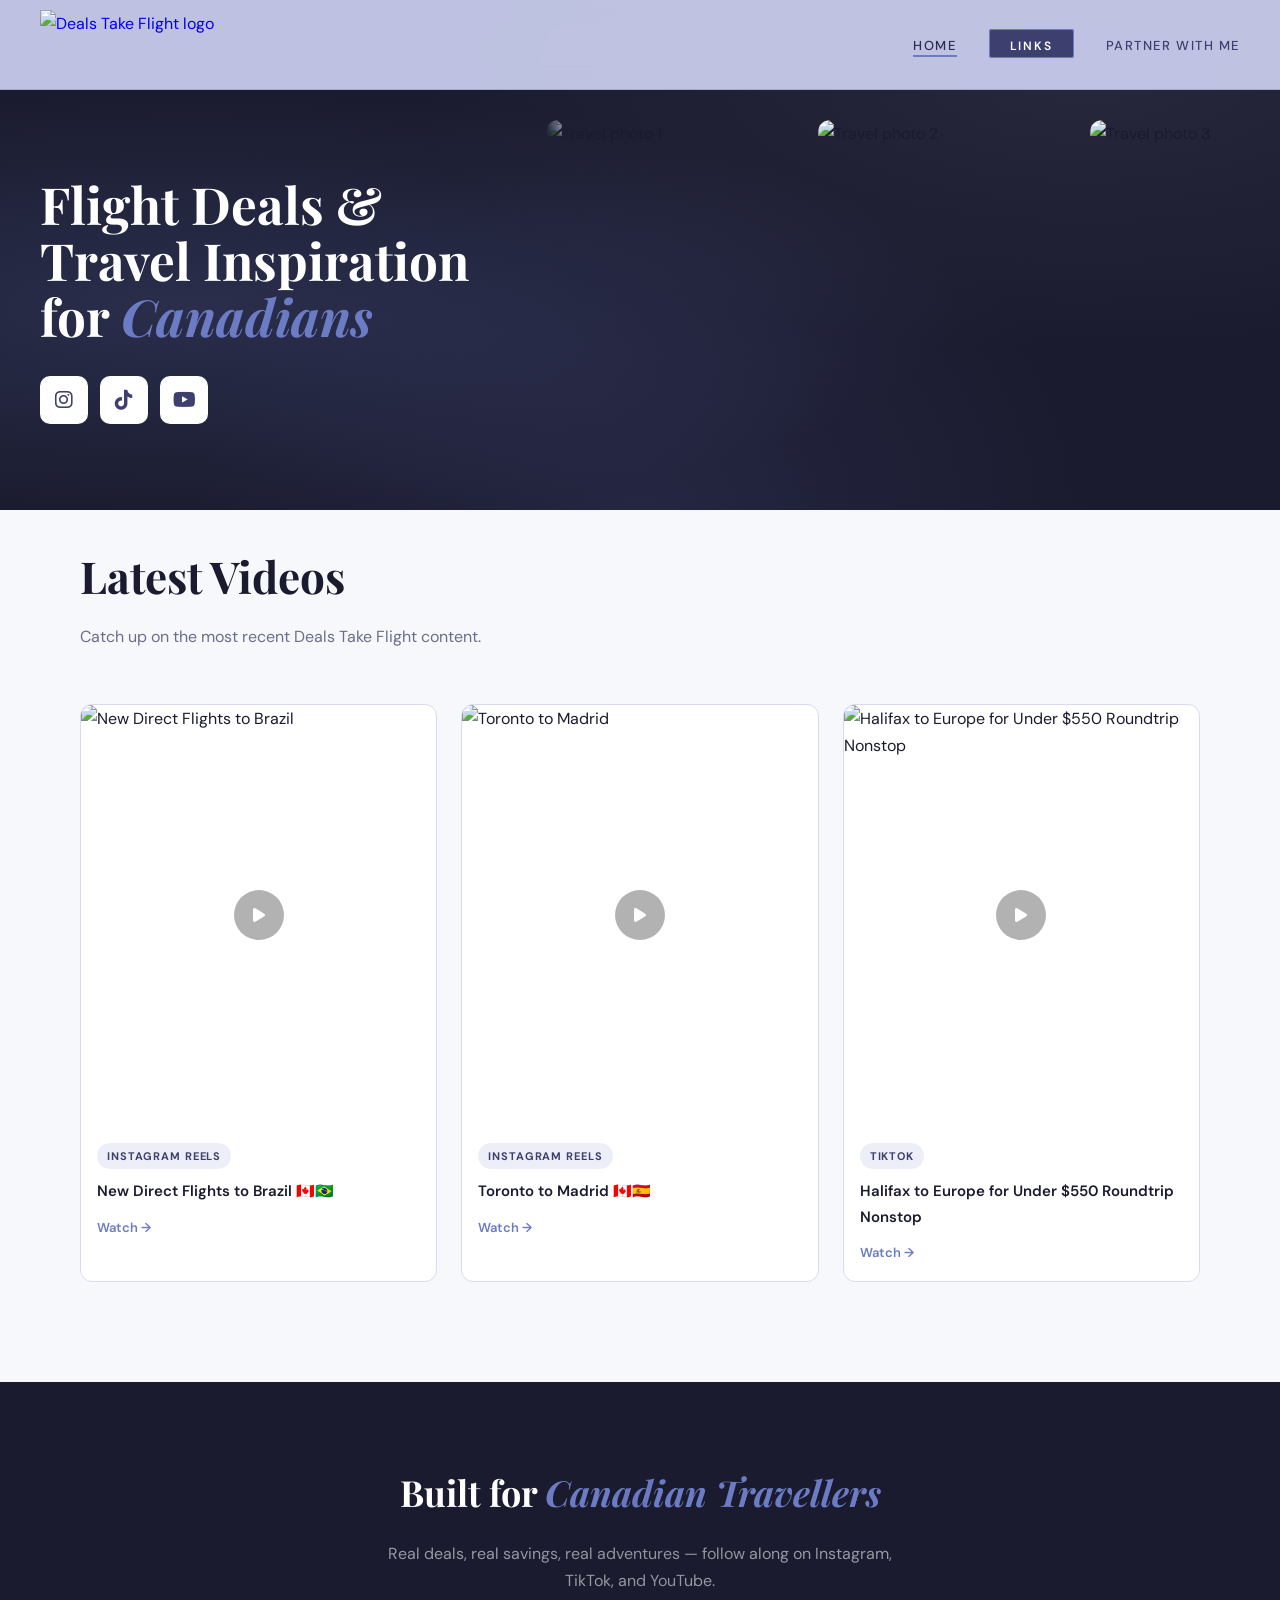
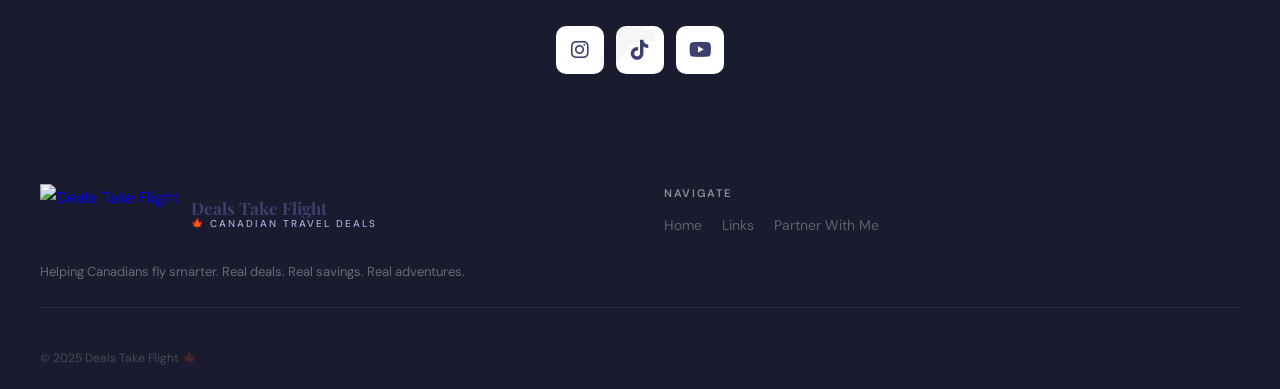
==== commit f1a06a51: "Video cards, partner page refresh, nav updates, email CTA Co-Authored-By: Claude Sonnet 5 <noreply@a" ====
--- a/index.html
+++ b/index.html
@@ -106,55 +106,6 @@
     .platform-icon-btn i { font-size: 20px; color: var(--navy); }
     .platform-icon-btn:hover { background: var(--periwinkle); }
 
-    .photo-heading {
-      font-family: var(--font-display);
-      font-size: clamp(28px, 4vw, 48px);
-      font-weight: 700;
-      color: var(--near-black);
-      text-align: center;
-      margin-bottom: 36px;
-    }
-
-    /* ── PHOTO CAROUSEL ── */
-    .photo-strip {
-      display: flex;
-      gap: 16px;
-      overflow-x: auto;
-      padding-bottom: 8px;
-      scrollbar-width: none;
-      -ms-overflow-style: none;
-    }
-    .photo-strip::-webkit-scrollbar { display: none; }
-    .photo-card {
-      flex: 0 0 280px;
-      aspect-ratio: 4 / 3;
-      border-radius: 12px;
-      background: var(--light-bg);
-      display: flex;
-      align-items: center;
-      justify-content: center;
-      color: var(--mid-gray);
-      font-size: 14px;
-      text-align: center;
-      padding: 16px;
-    }
-
-    .social-icon-group { display: flex; justify-content: center; gap: 16px; margin-top: 40px; }
-    .social-icon-btn {
-      display: flex;
-      align-items: center;
-      justify-content: center;
-      width: 72px;
-      height: 72px;
-      background: var(--navy);
-      color: var(--white);
-      text-decoration: none;
-      border-radius: 16px;
-      transition: background 0.2s, transform 0.2s;
-    }
-    .social-icon-btn i { font-size: 28px; color: var(--white); }
-    .social-icon-btn:hover { background: var(--cornflower); transform: scale(1.08); }
-
     /* ── RECENT VIDEOS ── */
     .video-grid { display: grid; grid-template-columns: repeat(3, 1fr); gap: 24px; }
     .video-card {
@@ -168,6 +119,7 @@
       transition: transform 0.2s, box-shadow 0.2s;
     }
     .video-card:hover { transform: translateY(-4px); box-shadow: 0 12px 32px rgba(61,63,110,0.1); }
+    .video-thumb-wrap { position: relative; }
     .video-thumb {
       aspect-ratio: 9 / 16;
       max-height: 320px;
@@ -179,6 +131,32 @@
       font-size: 15px;
       font-weight: 600;
     }
+    .video-thumb-img {
+      width: 100%;
+      height: 100%;
+      object-fit: cover;
+      object-position: center top;
+      aspect-ratio: 9 / 16;
+      max-height: 320px;
+      display: block;
+    }
+    .play-overlay {
+      position: absolute;
+      top: 50%;
+      left: 50%;
+      transform: translate(-50%, -50%);
+      width: 50px;
+      height: 50px;
+      border-radius: 50%;
+      background: rgba(0,0,0,0.5);
+      display: flex;
+      align-items: center;
+      justify-content: center;
+      color: var(--white);
+      opacity: 0.6;
+      transition: opacity 0.2s;
+    }
+    .video-card:hover .play-overlay { opacity: 1; }
     .video-body { padding: 16px; }
     .video-tag {
       display: inline-block;
@@ -198,6 +176,23 @@
     @media (max-width: 900px) {
       .video-grid { grid-template-columns: 1fr; }
     }
+
+    @media (min-width: 900px) {
+      .video-thumb, .video-thumb-img { max-height: 420px; }
+    }
+
+    #videos { padding-top: 40px; }
+
+    footer { padding: 30px 40px 20px; }
+    .footer-top {
+      grid-template-columns: 1fr 1fr;
+      padding-bottom: 24px;
+      margin-bottom: 24px;
+    }
+    .footer-col a { display: inline-block; margin-right: 20px; }
+    .footer-brand p { font-size: 13px; }
+    .footer-col h4 { margin-bottom: 8px; }
+    .footer-bottom { padding-top: 16px; }
   </style>
 </head>
 <body>
@@ -208,8 +203,8 @@
     </a>
     <ul class="nav-links">
       <li><a href="index.html">Home</a></li>
-      <li><a href="linktree.html">Links</a></li>
-      <li><a href="contact.html" class="nav-cta">Partner With Me</a></li>
+      <li><a href="linktree.html" class="nav-cta">Links</a></li>
+      <li><a href="contact.html">Partner With Me</a></li>
     </ul>
     <button class="nav-hamburger" aria-label="Toggle menu">
       <span></span>
@@ -262,70 +257,55 @@
     </div>
   </section>
 
-  <section class="section">
-    <h2 class="photo-heading reveal">Real trips. Real experiences. Real deals.</h2>
-
-    <!-- Replace with real travel photos -->
-    <div class="photo-strip reveal">
-      <div class="photo-card">📷 Photo coming soon</div>
-      <div class="photo-card">📷 Photo coming soon</div>
-      <div class="photo-card">📷 Photo coming soon</div>
-      <div class="photo-card">📷 Photo coming soon</div>
-      <div class="photo-card">📷 Photo coming soon</div>
-    </div>
-
-    <div class="section-label reveal" style="text-align:center;margin-top:56px;">Follow Along</div>
-    <div class="social-icon-group reveal">
-      <a class="social-icon-btn" href="https://www.instagram.com/dealstakeflight/" aria-label="Instagram" target="_blank" rel="noopener">
-        <i class="fa-brands fa-instagram"></i>
+  <section class="section" id="videos">
+    <h2 class="section-title reveal">Latest Videos</h2>
+    <p class="section-subtitle reveal">Catch up on the most recent Deals Take Flight content.</p>
+
+    <div class="video-grid">
+      <a class="video-card reveal" href="https://www.instagram.com/dealstakeflight/reel/DaBjEp2PD0_/" target="_blank" rel="noopener">
+        <div class="video-thumb-wrap">
+          <img class="video-thumb-img" src="assets/IMG_1924.jpeg" alt="New Direct Flights to Brazil">
+          <div class="play-overlay"><i class="fa-solid fa-play"></i></div>
+        </div>
+        <div class="video-body">
+          <span class="video-tag">Instagram Reels</span>
+          <div class="video-title">New Direct Flights to Brazil 🇨🇦🇧🇷</div>
+          <span class="video-link">Watch →</span>
+        </div>
       </a>
-      <a class="social-icon-btn" href="https://www.tiktok.com/@dealstakeflight" aria-label="TikTok" target="_blank" rel="noopener">
-        <i class="fa-brands fa-tiktok"></i>
+      <a class="video-card reveal" href="https://www.instagram.com/dealstakeflight/reel/DZx55jnyXS5/" target="_blank" rel="noopener">
+        <div class="video-thumb-wrap">
+          <img class="video-thumb-img" src="assets/IMG_1925.jpeg" alt="Toronto to Madrid">
+          <div class="play-overlay"><i class="fa-solid fa-play"></i></div>
+        </div>
+        <div class="video-body">
+          <span class="video-tag">Instagram Reels</span>
+          <div class="video-title">Toronto to Madrid 🇨🇦🇪🇸</div>
+          <span class="video-link">Watch →</span>
+        </div>
       </a>
-      <a class="social-icon-btn" href="https://www.youtube.com/@dealstakeflight" aria-label="YouTube" target="_blank" rel="noopener">
-        <i class="fa-brands fa-youtube"></i>
+      <a class="video-card reveal" href="https://www.tiktok.com/@dealstakeflight/video/7646894318044630280?is_from_webapp=1&sender_device=pc" target="_blank" rel="noopener">
+        <div class="video-thumb-wrap">
+          <img class="video-thumb-img" src="assets/IMG_1926.jpeg" alt="Halifax to Europe for Under $550 Roundtrip Nonstop">
+          <div class="play-overlay"><i class="fa-solid fa-play"></i></div>
+        </div>
+        <div class="video-body">
+          <span class="video-tag">TikTok</span>
+          <div class="video-title">Halifax to Europe for Under $550 Roundtrip Nonstop</div>
+          <span class="video-link">Watch →</span>
+        </div>
       </a>
     </div>
   </section>
 
-  <section class="section" id="videos">
-    <div class="section-label reveal">Recent Content</div>
-    <h2 class="section-title reveal">Latest Videos</h2>
-    <p class="section-subtitle reveal">Catch up on the most recent Deals Take Flight content.</p>
-
-    <!-- Replace with real video screenshots and links -->
-    <div class="video-grid">
-      <a class="video-card reveal" href="#" target="_blank" rel="noopener">
-        <div class="video-thumb">▶ Coming Soon</div>
-        <div class="video-body">
-          <span class="video-tag">Instagram Reels</span>
-          <div class="video-title">Video Title Here</div>
-          <span class="video-link">Watch →</span>
-        </div>
-      </a>
-      <a class="video-card reveal" href="#" target="_blank" rel="noopener">
-        <div class="video-thumb">▶ Coming Soon</div>
-        <div class="video-body">
-          <span class="video-tag">TikTok</span>
-          <div class="video-title">Video Title Here</div>
-          <span class="video-link">Watch →</span>
-        </div>
-      </a>
-      <a class="video-card reveal" href="#" target="_blank" rel="noopener">
-        <div class="video-thumb">▶ Coming Soon</div>
-        <div class="video-body">
-          <span class="video-tag">Instagram Reels</span>
-          <div class="video-title">Video Title Here</div>
-          <span class="video-link">Watch →</span>
-        </div>
-      </a>
-    </div>
-  </section>
-
   <div class="divider-section">
     <h2>Built for <em style="font-style:italic;color:var(--cornflower);">Canadian Travellers</em></h2>
     <p>Real deals, real savings, real adventures — follow along on Instagram, TikTok, and YouTube.</p>
-    <a href="linktree.html" class="btn-secondary">Follow Deals Take Flight →</a>
+    <div class="platform-icon-group" style="justify-content:center;">
+      <a class="platform-icon-btn" href="https://www.instagram.com/dealstakeflight/" aria-label="Instagram" target="_blank" rel="noopener"><i class="fa-brands fa-instagram"></i></a>
+      <a class="platform-icon-btn" href="https://www.tiktok.com/@dealstakeflight" aria-label="TikTok" target="_blank" rel="noopener"><i class="fa-brands fa-tiktok"></i></a>
+      <a class="platform-icon-btn" href="https://www.youtube.com/@dealstakeflight" aria-label="YouTube" target="_blank" rel="noopener"><i class="fa-brands fa-youtube"></i></a>
+    </div>
   </div>
 
   <footer>
@@ -338,13 +318,10 @@
           </a>
           <p>Helping Canadians fly smarter. Real deals. Real savings. Real adventures.</p>
         </div>
-        <div class="footer-col"><h4>Navigate</h4><a href="index.html">Home</a><a href="links.html">Deal Alerts</a><a href="contact.html">Work With Me</a></div>
-        <div class="footer-col"><h4>Airports</h4><a href="#">Toronto (YYZ)</a><a href="#">Vancouver (YVR)</a><a href="#">Montreal (YUL)</a><a href="#">Calgary (YYC)</a></div>
-        <div class="footer-col"><h4>Connect</h4><a href="#">Instagram</a><a href="#">TikTok</a><a href="#">Newsletter</a><a href="contact.html">Contact</a></div>
+        <div class="footer-col"><h4>Navigate</h4><a href="index.html">Home</a><a href="linktree.html">Links</a><a href="contact.html">Partner With Me</a></div>
       </div>
       <div class="footer-bottom">
-        <span>© 2025 Deals Take Flight 🍁 All rights reserved.</span>
-        <span>Prices shown are examples. Always verify before booking.</span>
+        <span>© 2025 Deals Take Flight 🍁</span>
       </div>
     </div>
   </footer>
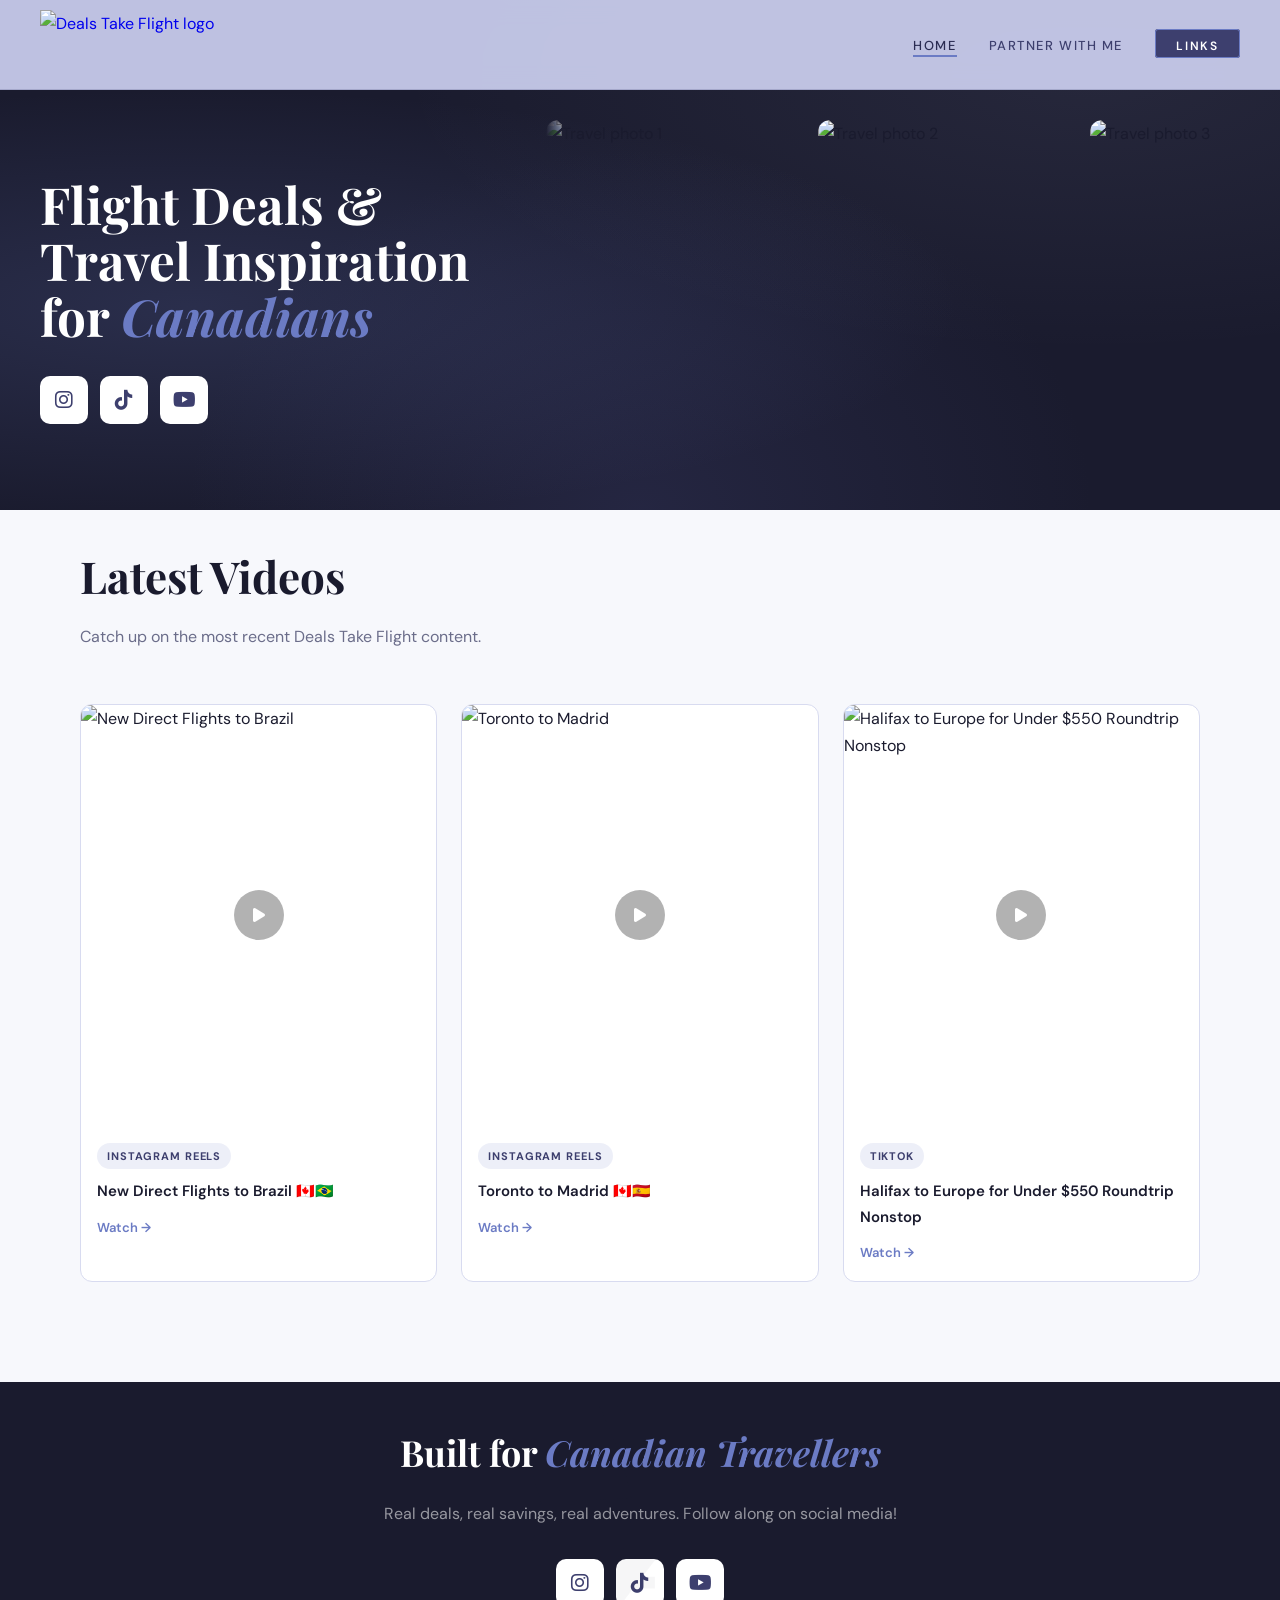
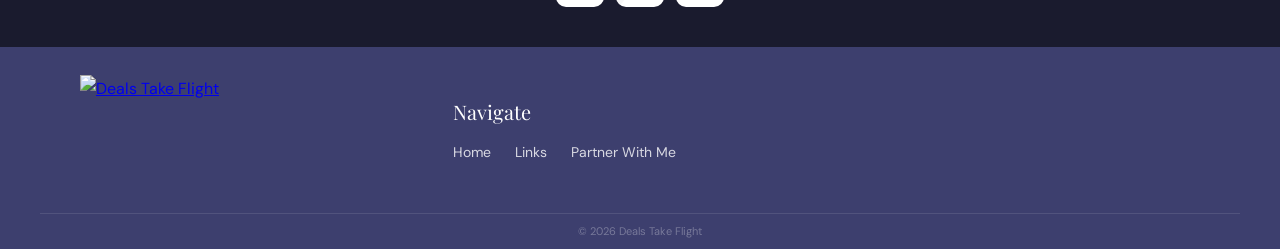
==== commit dfe59cd2: "Partner page hero redesign, footer updates, nav fixes, what I create styling Co-Authored-By: Claude " ====
--- a/index.html
+++ b/index.html
@@ -3,7 +3,7 @@
 <head>
   <meta charset="UTF-8">
   <meta name="viewport" content="width=device-width, initial-scale=1.0">
-  <title>Deals Take Flight — Canadian Travel Deals</title>
+  <title>Deals Take Flight. Canadian Travel Deals</title>
   <meta name="description" content="Discover the best flight deals departing from Canada. Business class upgrades, mistake fares, and curated travel savings for Canadians.">
   <link rel="stylesheet" href="style.css">
   <link rel="stylesheet" href="https://cdnjs.cloudflare.com/ajax/libs/font-awesome/6.5.0/css/all.min.css">
@@ -183,16 +183,34 @@
 
     #videos { padding-top: 40px; }
 
-    footer { padding: 30px 40px 20px; }
+    /* ── FOOTER ── */
+    footer { background: var(--navy); padding: 0; }
     .footer-top {
-      grid-template-columns: 1fr 1fr;
-      padding-bottom: 24px;
-      margin-bottom: 24px;
-    }
-    .footer-col a { display: inline-block; margin-right: 20px; }
-    .footer-brand p { font-size: 13px; }
-    .footer-col h4 { margin-bottom: 8px; }
-    .footer-bottom { padding-top: 16px; }
+      display: grid;
+      grid-template-columns: 1fr 2fr;
+      align-items: center;
+      padding: 28px 40px;
+      gap: 0;
+      margin-bottom: 0;
+      border-bottom: none;
+    }
+    .footer-logo-img { height: 110px; width: auto; display: block; }
+    .footer-nav-heading { font-family: var(--font-display); font-size: 20px; color: var(--white); font-weight: 400; margin-bottom: 12px; }
+    .footer-nav-links { display: flex; flex-wrap: wrap; gap: 24px; }
+    .footer-nav-links a { font-size: 14px; color: rgba(255,255,255,0.8); text-decoration: none; transition: color 0.2s; }
+    .footer-nav-links a:hover { color: var(--white); }
+    .footer-bottom {
+      display: block;
+      padding: 8px 60px 8px;
+      border-top: 1px solid rgba(255,255,255,0.1);
+      font-size: 11px;
+      color: rgba(255,255,255,0.3);
+      text-align: center;
+    }
+    @media (max-width: 700px) {
+      .footer-top { grid-template-columns: 1fr; text-align: center; justify-items: center; gap: 24px; padding: 40px 24px; }
+      .footer-nav-links { justify-content: center; gap: 24px; }
+    }
   </style>
 </head>
 <body>
@@ -203,8 +221,8 @@
     </a>
     <ul class="nav-links">
       <li><a href="index.html">Home</a></li>
+      <li><a href="contact.html">Partner With Me</a></li>
       <li><a href="linktree.html" class="nav-cta">Links</a></li>
-      <li><a href="contact.html">Partner With Me</a></li>
     </ul>
     <button class="nav-hamburger" aria-label="Toggle menu">
       <span></span>
@@ -300,7 +318,7 @@
 
   <div class="divider-section">
     <h2>Built for <em style="font-style:italic;color:var(--cornflower);">Canadian Travellers</em></h2>
-    <p>Real deals, real savings, real adventures — follow along on Instagram, TikTok, and YouTube.</p>
+    <p>Real deals, real savings, real adventures. Follow along on social media!</p>
     <div class="platform-icon-group" style="justify-content:center;">
       <a class="platform-icon-btn" href="https://www.instagram.com/dealstakeflight/" aria-label="Instagram" target="_blank" rel="noopener"><i class="fa-brands fa-instagram"></i></a>
       <a class="platform-icon-btn" href="https://www.tiktok.com/@dealstakeflight" aria-label="TikTok" target="_blank" rel="noopener"><i class="fa-brands fa-tiktok"></i></a>
@@ -312,17 +330,20 @@
     <div class="footer-inner">
       <div class="footer-top">
         <div class="footer-brand">
-          <a href="index.html" class="nav-logo">
-            <img src="assets/logo.jpg" alt="Deals Take Flight" class="nav-logo-img">
-            <span class="nav-logo-text"><span>Deals Take Flight</span><span style="color:var(--periwinkle-mid);">🍁 Canadian Travel Deals</span></span>
+          <a href="index.html">
+            <img src="assets/DTF logo square no background dark back ground.png" alt="Deals Take Flight" class="footer-logo-img">
           </a>
-          <p>Helping Canadians fly smarter. Real deals. Real savings. Real adventures.</p>
-        </div>
-        <div class="footer-col"><h4>Navigate</h4><a href="index.html">Home</a><a href="linktree.html">Links</a><a href="contact.html">Partner With Me</a></div>
+        </div>
+        <div class="footer-nav-col">
+          <h3 class="footer-nav-heading">Navigate</h3>
+          <div class="footer-nav-links">
+            <a href="index.html">Home</a>
+            <a href="linktree.html">Links</a>
+            <a href="contact.html">Partner With Me</a>
+          </div>
+        </div>
       </div>
-      <div class="footer-bottom">
-        <span>© 2025 Deals Take Flight 🍁</span>
-      </div>
+      <div class="footer-bottom">© 2026 Deals Take Flight</div>
     </div>
   </footer>
 
--- a/style.css
+++ b/style.css
@@ -111,7 +111,7 @@
 .deal-savings { background: rgba(61,63,110,0.08); color: var(--navy); font-size: 11px; font-weight: 700; padding: 4px 10px; border-radius: 2px; }
 
 /* ── DIVIDER ── */
-.divider-section { background: var(--near-black); padding: 80px 40px; text-align: center; position: relative; overflow: hidden; }
+.divider-section { background: var(--near-black); padding: 40px 40px; text-align: center; position: relative; overflow: hidden; }
 .divider-section::before { content: '✈'; position: absolute; font-size: 300px; opacity: 0.03; left: 50%; top: 50%; transform: translate(-50%,-50%); }
 .divider-section h2 { font-family: var(--font-display); font-size: clamp(24px, 3vw, 36px); color: var(--white); margin-bottom: 16px; }
 .divider-section p { color: rgba(255,255,255,0.55); max-width: 520px; margin: 0 auto 32px; font-size: 16px; }
@@ -208,9 +208,14 @@
   .nav-links a::after { display: none !important; }
   .nav-cta {
     display: block;
-    margin: 12px 20px 16px;
-    text-align: center;
+    margin: 8px 20px 16px;
+    padding: 12px 20px !important;
+    padding-left: 20px !important;
+    text-align: left;
     border-bottom: none !important;
-    border-radius: 3px;
-  }
-}
+    border-radius: 6px;
+  }
+  .nav-links a.nav-cta {
+    color: #FFFFFF !important;
+  }
+}
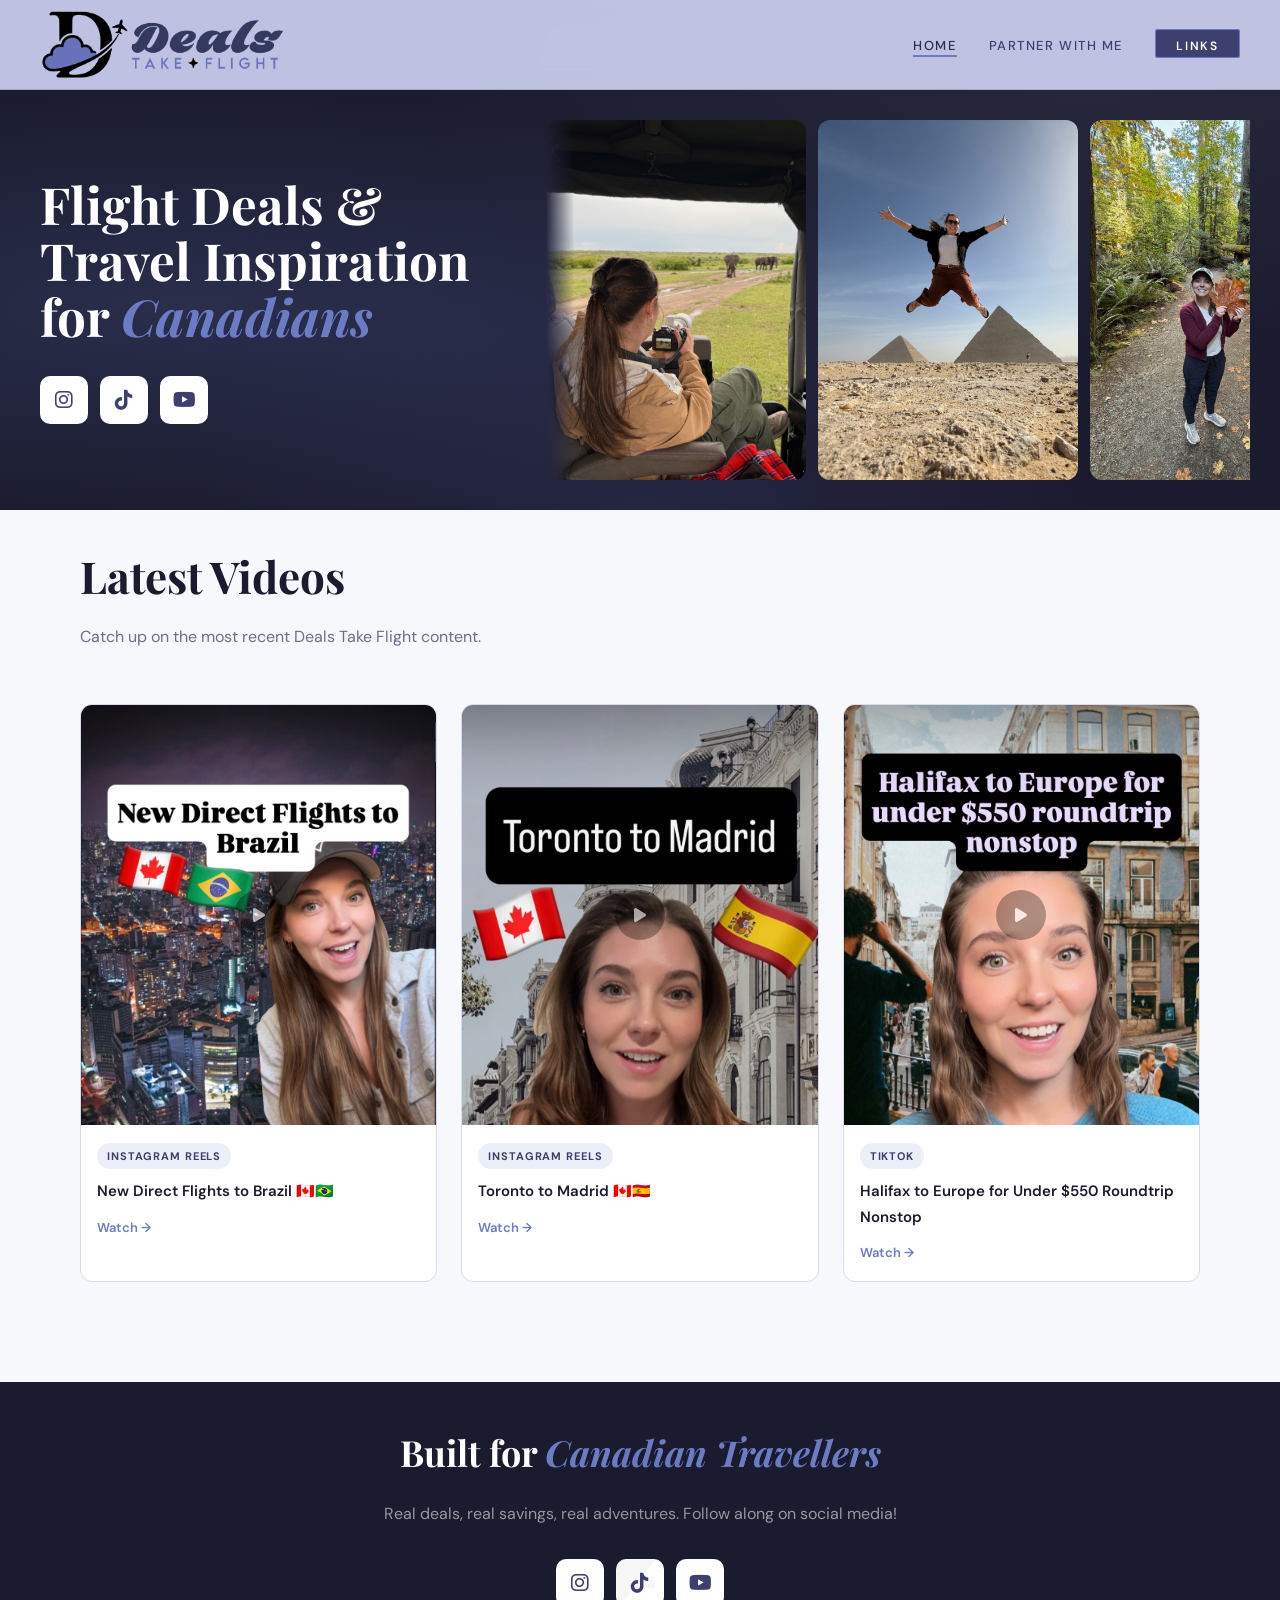
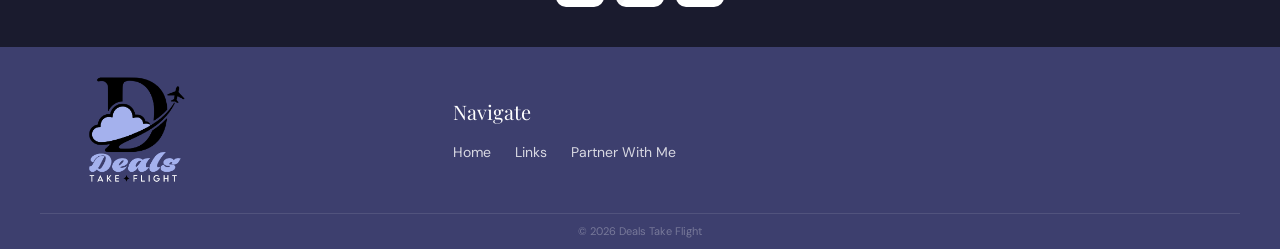
==== commit 89bd72f2: "Mobile carousel auto-scroll and video card height fixes Co-Authored-By: Claude Sonnet 5 <noreply@ant" ====
--- a/index.html
+++ b/index.html
@@ -65,9 +65,7 @@
         margin-top: 16px;
         padding-top: 0;
         padding-bottom: 0;
-        overflow-x: auto;
-        overflow-y: hidden;
-        scroll-snap-type: x mandatory;
+        overflow: hidden;
         scrollbar-width: none;
         -webkit-overflow-scrolling: touch;
         mask-image: none;
@@ -76,7 +74,7 @@
       .hero-photo-col::-webkit-scrollbar { display: none; }
       .photo-scroll-track {
         flex-direction: row;
-        animation: none;
+        animation: scrollCarousel 34s linear infinite;
         width: max-content;
         height: 100%;
         gap: 8px;
@@ -86,7 +84,8 @@
         height: 220px;
         object-fit: cover;
         object-position: center top;
-        scroll-snap-align: start;
+        border-radius: 12px;
+        flex-shrink: 0;
       }
     }
 
@@ -175,6 +174,7 @@
 
     @media (max-width: 900px) {
       .video-grid { grid-template-columns: 1fr; }
+      .video-thumb, .video-thumb-img { height: 420px; max-height: 420px; }
     }
 
     @media (min-width: 900px) {
@@ -348,21 +348,5 @@
   </footer>
 
   <script src="main.js"></script>
-  <script>
-    (function() {
-      var strip = document.querySelector('.hero-photo-col');
-      if (!strip) return;
-      function step() {
-        if (window.innerWidth <= 899) {
-          strip.scrollLeft += 1;
-          if (strip.scrollLeft >= strip.scrollWidth - strip.clientWidth) {
-            strip.scrollLeft = 0;
-          }
-        }
-        requestAnimationFrame(step);
-      }
-      requestAnimationFrame(step);
-    })();
-  </script>
 </body>
 </html>
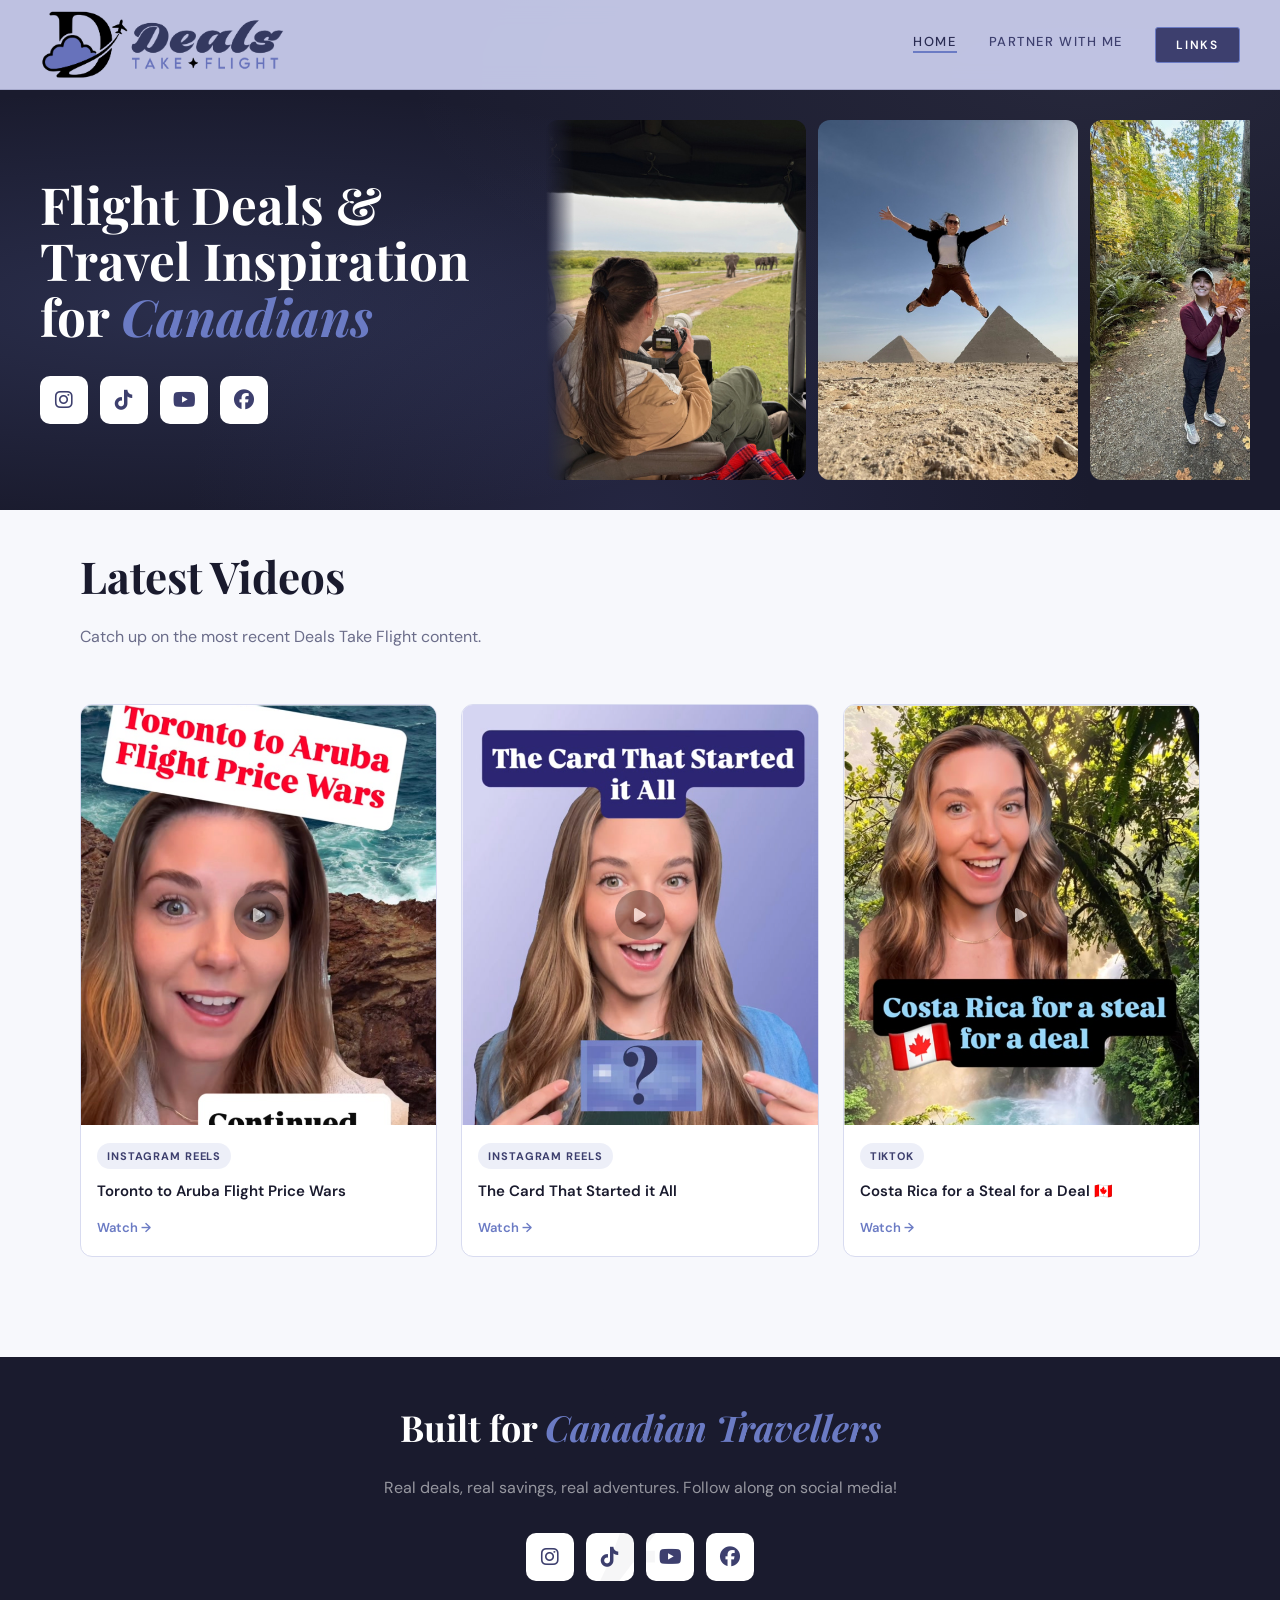
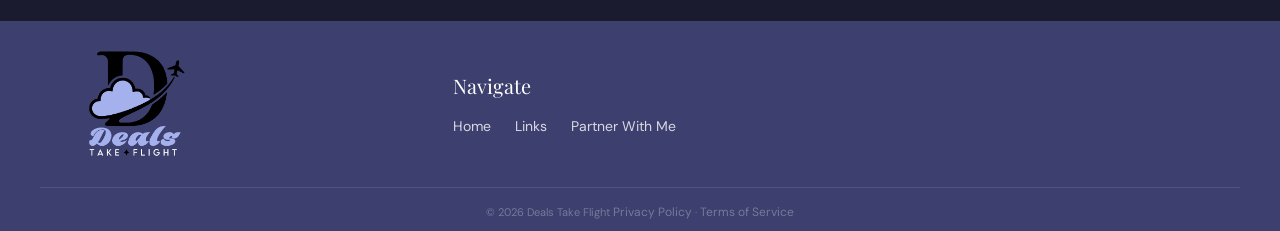
==== commit ba40cdd4: "Update video thumbnails, add Facebook social link, privacy policy, terms of service" ====
--- a/index.html
+++ b/index.html
@@ -2,6 +2,8 @@
 <html lang="en">
 <head>
   <meta charset="UTF-8">
+  <link rel="icon" type="image/png" href="assets/DTF Favicon.png">
+  <link rel="apple-touch-icon" href="assets/DTF Favicon.png">
   <meta name="viewport" content="width=device-width, initial-scale=1.0">
   <title>Deals Take Flight. Canadian Travel Deals</title>
   <meta name="description" content="Discover the best flight deals departing from Canada. Business class upgrades, mistake fares, and curated travel savings for Canadians.">
@@ -241,6 +243,7 @@
             <a class="platform-icon-btn" href="https://www.instagram.com/dealstakeflight/" aria-label="Instagram" target="_blank" rel="noopener"><i class="fa-brands fa-instagram"></i></a>
             <a class="platform-icon-btn" href="https://www.tiktok.com/@dealstakeflight" aria-label="TikTok" target="_blank" rel="noopener"><i class="fa-brands fa-tiktok"></i></a>
             <a class="platform-icon-btn" href="https://www.youtube.com/@dealstakeflight" aria-label="YouTube" target="_blank" rel="noopener"><i class="fa-brands fa-youtube"></i></a>
+            <a class="platform-icon-btn" href="https://www.facebook.com/dealstakeflight" aria-label="Facebook" target="_blank" rel="noopener"><i class="fa-brands fa-facebook"></i></a>
           </div>
         </div>
       </div>
@@ -280,36 +283,36 @@
     <p class="section-subtitle reveal">Catch up on the most recent Deals Take Flight content.</p>
 
     <div class="video-grid">
-      <a class="video-card reveal" href="https://www.instagram.com/dealstakeflight/reel/DaBjEp2PD0_/" target="_blank" rel="noopener">
+      <a class="video-card reveal" href="https://www.instagram.com/reel/DcmAC0uJUV4/" target="_blank" rel="noopener">
         <div class="video-thumb-wrap">
-          <img class="video-thumb-img" src="assets/IMG_1924.jpeg" alt="New Direct Flights to Brazil">
+          <img class="video-thumb-img" src="assets/Vid 1.png?v=2" alt="Toronto to Aruba Flight Price Wars">
           <div class="play-overlay"><i class="fa-solid fa-play"></i></div>
         </div>
         <div class="video-body">
           <span class="video-tag">Instagram Reels</span>
-          <div class="video-title">New Direct Flights to Brazil 🇨🇦🇧🇷</div>
+          <div class="video-title">Toronto to Aruba Flight Price Wars</div>
           <span class="video-link">Watch →</span>
         </div>
       </a>
-      <a class="video-card reveal" href="https://www.instagram.com/dealstakeflight/reel/DZx55jnyXS5/" target="_blank" rel="noopener">
+      <a class="video-card reveal" href="https://www.instagram.com/reel/DcrvQAlMOss/" target="_blank" rel="noopener">
         <div class="video-thumb-wrap">
-          <img class="video-thumb-img" src="assets/IMG_1925.jpeg" alt="Toronto to Madrid">
+          <img class="video-thumb-img" src="assets/Vid 2.png?v=2" alt="The Card That Started it All">
           <div class="play-overlay"><i class="fa-solid fa-play"></i></div>
         </div>
         <div class="video-body">
           <span class="video-tag">Instagram Reels</span>
-          <div class="video-title">Toronto to Madrid 🇨🇦🇪🇸</div>
+          <div class="video-title">The Card That Started it All</div>
           <span class="video-link">Watch →</span>
         </div>
       </a>
-      <a class="video-card reveal" href="https://www.tiktok.com/@dealstakeflight/video/7646894318044630280?is_from_webapp=1&sender_device=pc" target="_blank" rel="noopener">
+      <a class="video-card reveal" href="https://www.tiktok.com/@dealstakeflight/video/7676568440072703250" target="_blank" rel="noopener">
         <div class="video-thumb-wrap">
-          <img class="video-thumb-img" src="assets/IMG_1926.jpeg" alt="Halifax to Europe for Under $550 Roundtrip Nonstop">
+          <img class="video-thumb-img" src="assets/Vid 3.png?v=2" alt="Costa Rica for a Steal for a Deal">
           <div class="play-overlay"><i class="fa-solid fa-play"></i></div>
         </div>
         <div class="video-body">
           <span class="video-tag">TikTok</span>
-          <div class="video-title">Halifax to Europe for Under $550 Roundtrip Nonstop</div>
+          <div class="video-title">Costa Rica for a Steal for a Deal 🇨🇦</div>
           <span class="video-link">Watch →</span>
         </div>
       </a>
@@ -323,6 +326,7 @@
       <a class="platform-icon-btn" href="https://www.instagram.com/dealstakeflight/" aria-label="Instagram" target="_blank" rel="noopener"><i class="fa-brands fa-instagram"></i></a>
       <a class="platform-icon-btn" href="https://www.tiktok.com/@dealstakeflight" aria-label="TikTok" target="_blank" rel="noopener"><i class="fa-brands fa-tiktok"></i></a>
       <a class="platform-icon-btn" href="https://www.youtube.com/@dealstakeflight" aria-label="YouTube" target="_blank" rel="noopener"><i class="fa-brands fa-youtube"></i></a>
+      <a class="platform-icon-btn" href="https://www.facebook.com/dealstakeflight" aria-label="Facebook" target="_blank" rel="noopener"><i class="fa-brands fa-facebook"></i></a>
     </div>
   </div>
 
@@ -343,7 +347,10 @@
           </div>
         </div>
       </div>
-      <div class="footer-bottom">© 2026 Deals Take Flight</div>
+      <div class="footer-bottom">
+        © 2026 Deals Take Flight
+        <div class="footer-legal"><a href="privacy.html">Privacy Policy</a> · <a href="terms.html">Terms of Service</a></div>
+      </div>
     </div>
   </footer>
 
--- a/style.css
+++ b/style.css
@@ -57,6 +57,18 @@
 .nav-cta:hover { background: var(--navy-dark) !important; }
 .nav-cta::after { display: none !important; }
 
+@media (min-width: 601px) {
+  .nav-cta {
+    display: inline-flex !important;
+    align-items: center !important;
+    justify-content: center !important;
+    line-height: 1 !important;
+    padding-top: 0 !important;
+    padding-bottom: 0 !important;
+    height: 36px;
+  }
+}
+
 /* ── HERO ── */
 .hero { min-height: 100vh; padding-top: var(--nav-height); display: flex; align-items: center; position: relative; overflow: hidden; }
 .hero-bg { position: absolute; inset: 0; background: var(--near-black); z-index: 0; }
@@ -125,6 +137,9 @@
 .footer-col a { display: block; color: rgba(255,255,255,0.3); text-decoration: none; font-size: 14px; margin-bottom: 10px; transition: color 0.2s; }
 .footer-col a:hover { color: rgba(255,255,255,0.75); }
 .footer-bottom { display: flex; justify-content: space-between; align-items: center; font-size: 12px; color: rgba(255,255,255,0.2); }
+.footer-legal { display: inline-block; margin-top: 6px; }
+.footer-legal a { font-size: 12px; color: rgba(255,255,255,0.3); text-decoration: none; transition: color 0.2s; }
+.footer-legal a:hover { color: var(--white); }
 
 /* ── PAGE HERO ── */
 .page-hero { padding-top: var(--nav-height); background: var(--near-black); padding-bottom: 60px; position: relative; overflow: hidden; }
